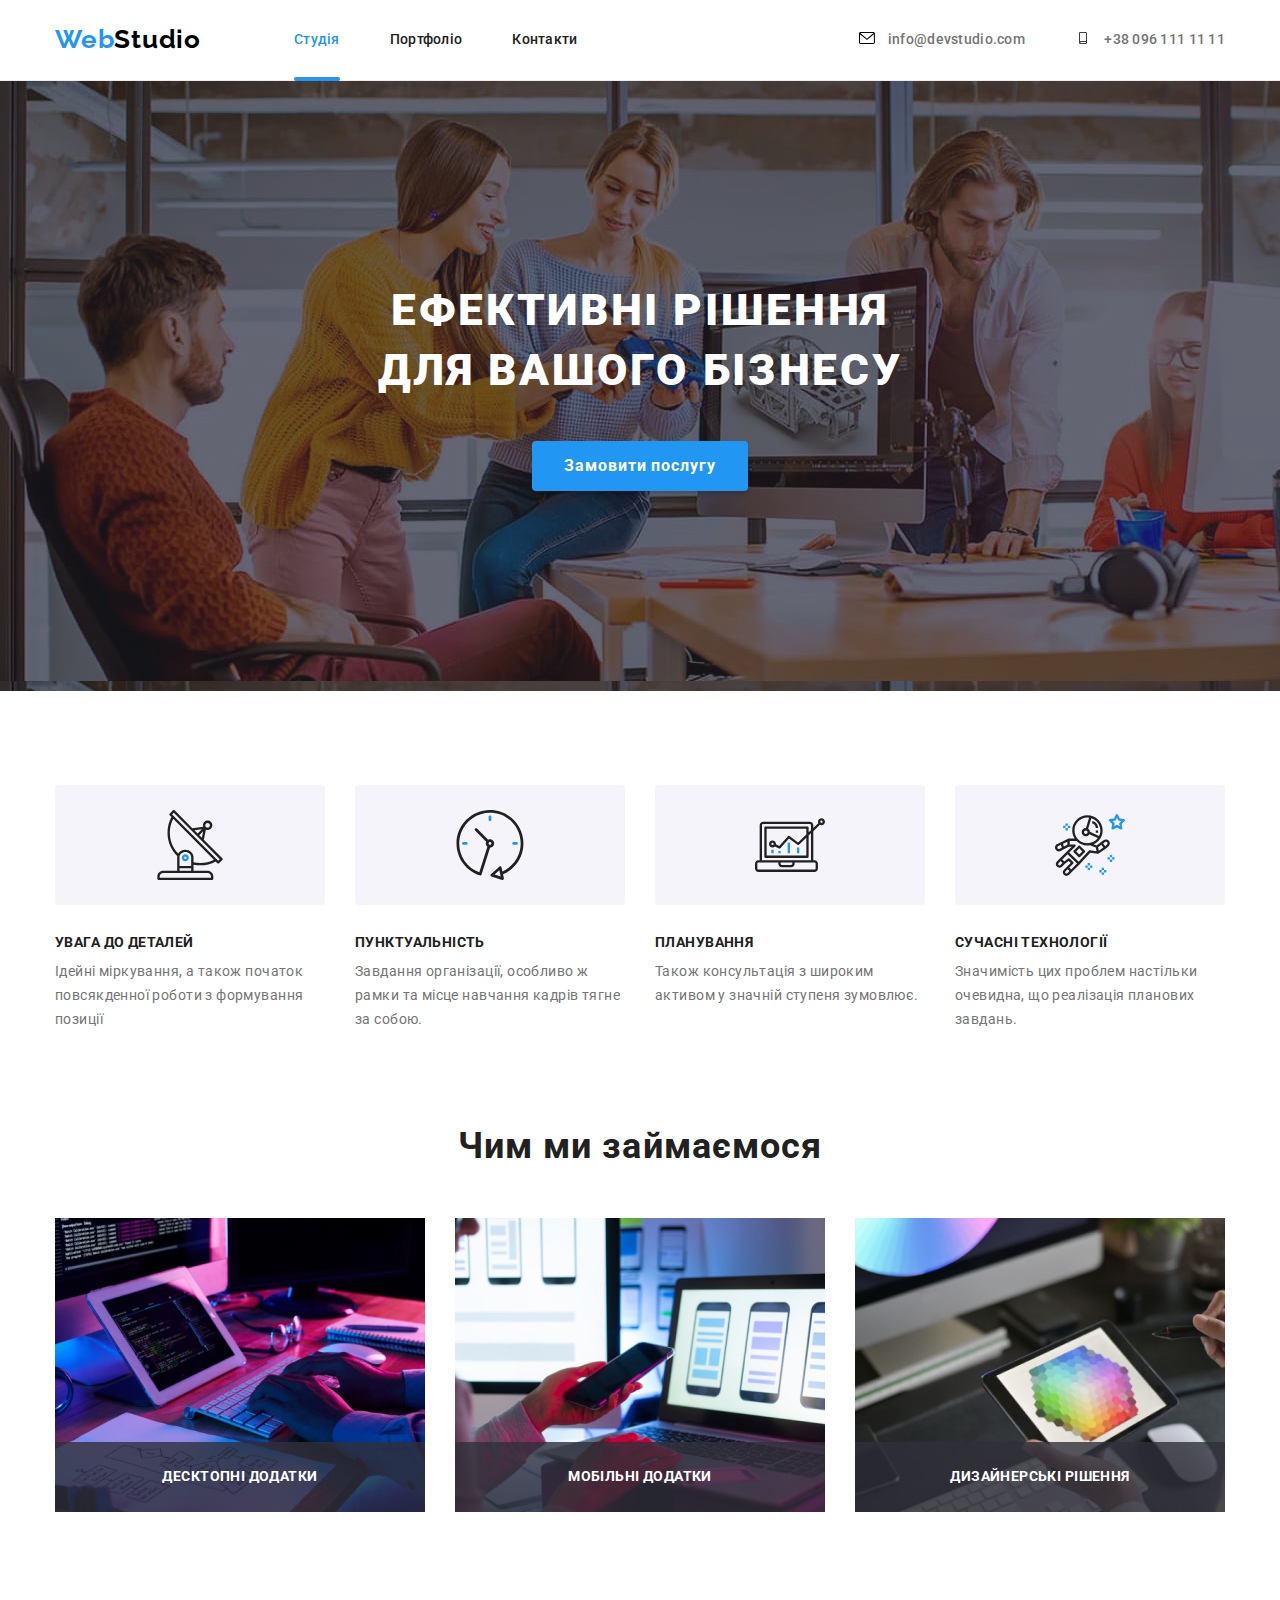
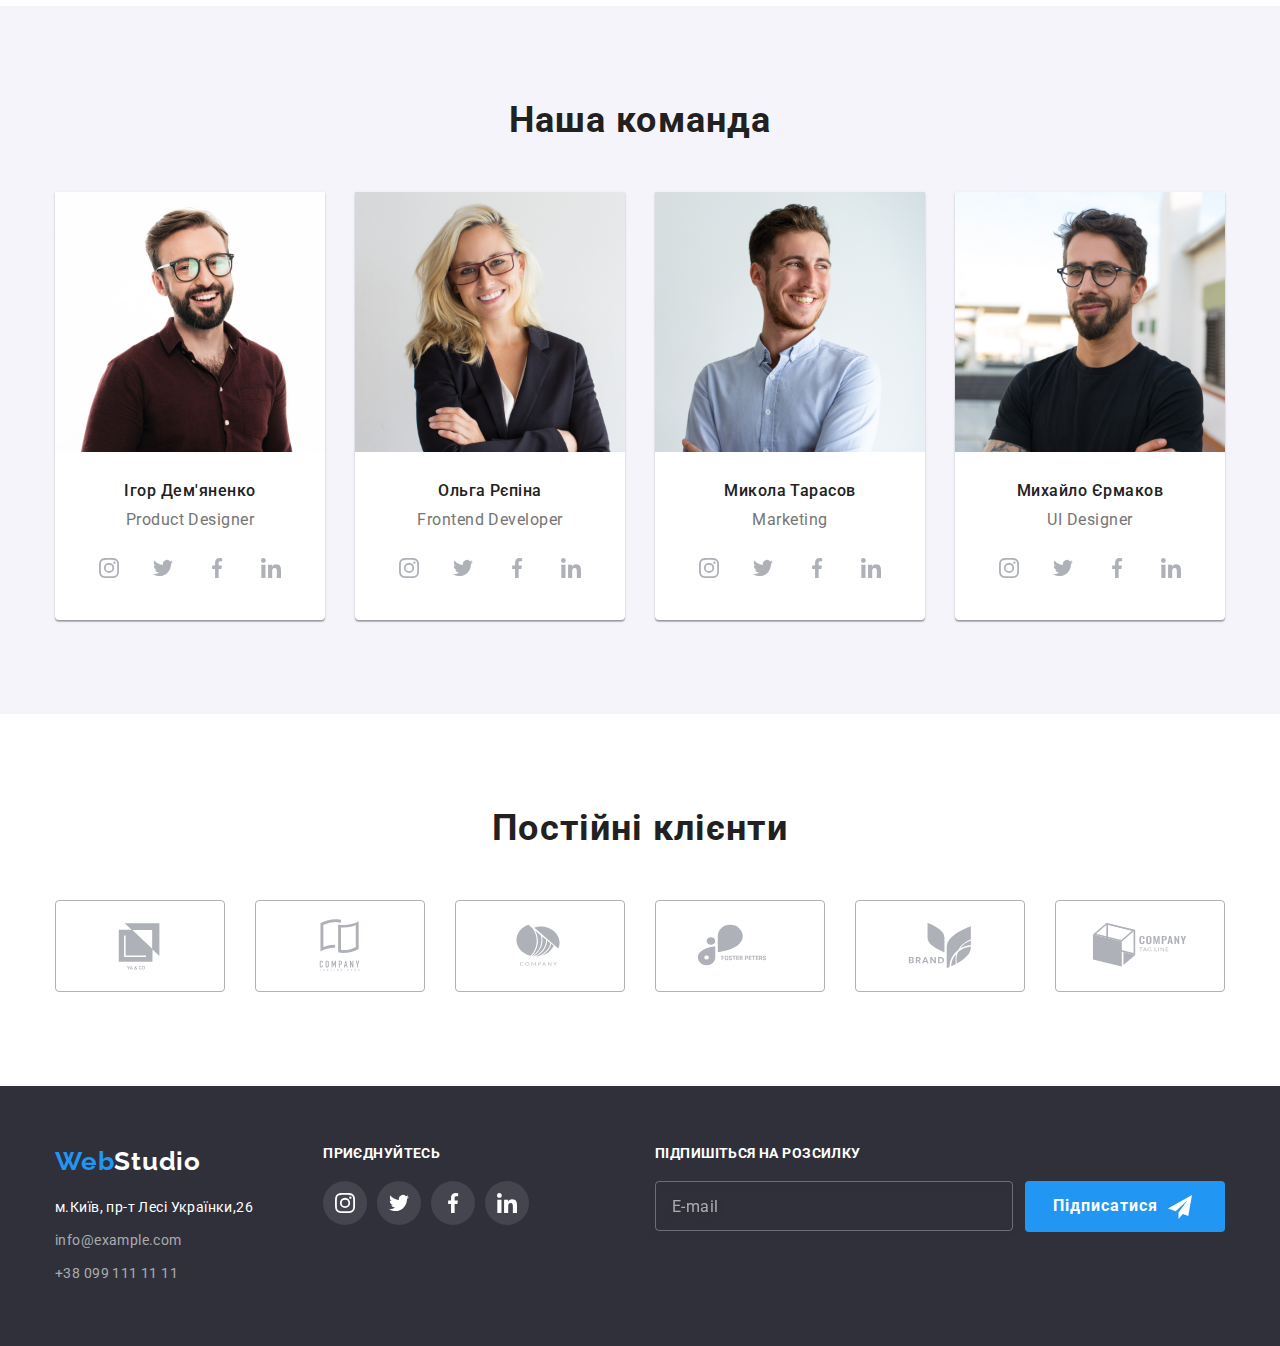
==== index.html @ e6378327 "add scss" ====
<!DOCTYPE html>
<html lang="uk">
  <head>
    <meta charset="UTF-8" />
    <meta http-equiv="X-UA-Compatible" content="IE=edge" />
    <meta name="viewport" content="width=device-width, initial-scale=1.0" />
    <link
      rel="stylesheet"
      href="https://cdnjs.cloudflare.com/ajax/libs/modern-normalize/1.0.0/modern-normalize.min.css"
    />
    <link rel="preconnect" href="https://fonts.googleapis.com" />
    <link rel="preconnect" href="https://fonts.gstatic.com" crossorigin />
    <link
      href="https://fonts.googleapis.com/css2?family=Raleway:wght@700&family=Roboto:wght@400;500;700;900&display=swap"
      rel="stylesheet"
    />
    <link rel="stylesheet" href="./css/style.css" />
    <link rel="stylesheet" href="./css/main.min.css" />
    <title>Студія</title>
  </head>

  <body>
    <header class="page-header">
      <div class="container header-flex">
        <a href="./index.html" class="site-logo"
          ><span class="web-logo-part">Web</span>Studio</a
        >
        <nav class="header-nav">
          <ul class="site-nav-list">
            <li class="item">
              <a class="link current" href="./index.html">Студія</a>
            </li>
            <li class="item">
              <a class="link" href="./portfolio.html">Портфоліо</a>
            </li>
            <li class="item">
              <a class="link" href="">Контакти</a>
            </li>
          </ul>
        </nav>
        <ul class="contact-links">
          <li class="item">
            <a class="link" href="mailto:info@devstudio.com">
              <svg class="header-icons" width="16" height="12">
                <use href="./images/icons.svg#icon-envelope"></use>
              </svg>
              info@devstudio.com</a
            >
          </li>
          <li class="item">
            <a class="link" href="tel:+380961111111">
              <svg class="header-icons" width="16" height="12">
                <use href="./images/icons.svg#icon-smartphone"></use>
              </svg>
              +38 096 111 11 11</a
            >
          </li>
        </ul>
      </div>
    </header>

    <main>
      <section class="hero">
        <div class="container">
          <h1 class="hero-title">Ефективні рішення <br />для вашого бізнесу</h1>
          <button type="button" class="hero-btn" data-modal-open>
            Замовити послугу
          </button>
        </div>
      </section>

      <section class="benefits">
        <div class="container">
          <h2 hidden class="section-title"></h2>
          <ul class="benefits-list">
            <li class="benefits-item">
              <div class="icon-box">
                <svg class="benefits-icon" width="70" height="70">
                  <use href="./images/icons.svg#icon-antenna"></use>
                </svg>
              </div>
              <h3 class="title">Увага до деталей</h3>
              <p class="text">
                Ідейні міркування, а також початок повсякденної роботи з
                формування позиції
              </p>
            </li>
            <li class="benefits-item">
              <div class="icon-box">
                <svg class="benefits-icon" width="70" height="70">
                  <use href="./images/icons.svg#icon-clock"></use>
                </svg>
              </div>
              <h3 class="title">Пунктуальність</h3>
              <p class="text">
                Завдання організації, особливо ж рамки та місце навчання кадрів
                тягне за собою.
              </p>
            </li>
            <li class="benefits-item">
              <div class="icon-box">
                <svg class="benefits-icon" width="70" height="70">
                  <use href="./images/icons.svg#icon-diagram"></use>
                </svg>
              </div>
              <h3 class="title">Планування</h3>
              <p class="text">
                Також консультація з широким активом у значній ступеня зумовлює.
              </p>
            </li>
            <li class="benefits-item">
              <div class="icon-box">
                <svg class="benefits-icon" width="70" height="70">
                  <use href="./images/icons.svg#icon-astronaut"></use>
                </svg>
              </div>
              <h3 class="title">Сучасні технології</h3>
              <p class="text">
                Значимість цих проблем настільки очевидна, що реалізація
                планових завдань.
              </p>
            </li>
          </ul>
        </div>
      </section>

      <section class="services">
        <div class="container">
          <h2 class="section-title">Чим ми займаємося</h2>
          <ul class="services-list">
            <li class="img-item">
              <div class="services-thumb">
                <img
                  class="service-img"
                  src="./images/img1.jpg"
                  alt="фото"
                  width="370"
                  height="294"
                />
                <p class="services-description">Десктопні додатки</p>
              </div>
            </li>

            <li class="img-item">
              <div class="services-thumb">
                <img
                  class="service-img"
                  src="./images/img2.jpg"
                  alt="фото"
                  width="370"
                  height="294"
                />
                <p class="services-description">Мобільні додатки</p>
              </div>
            </li>
            <li class="img-item">
              <div class="services-thumb">
                <img
                  class="service-img"
                  src="./images/img3.jpg"
                  alt="фото"
                  width="370"
                  height="294"
                />
                <p class="services-description">Дизайнерські рішення</p>
              </div>
            </li>
          </ul>
        </div>
      </section>

      <section class="team">
        <div class="container">
          <h2 class="section-title">Наша команда</h2>
          <ul class="team-list">
            <li class="team-member">
              <img
                class="team-member-img"
                src="./images/img4.jpg"
                alt="Фото Ігоря"
                width="270"
                height="260"
              />
              <div class="description-container">
                <h3 class="title">Ігор Дем'яненко</h3>
                <p class="text" lang="en">Product Designer</p>
                <ul class="soc-links-list">
                  <li class="soc-links-item">
                    <a href="" class="soc-link">
                      <svg class="soc-links-icon" width="20" height="20">
                        <use href="./images/icons.svg#icon-instagram-2"></use>
                      </svg>
                    </a>
                  </li>
                  <li class="soc-links-item">
                    <a href="" class="soc-link">
                      <svg class="soc-links-icon" width="20" height="20">
                        <use href="./images/icons.svg#icon-twitter"></use>
                      </svg>
                    </a>
                  </li>
                  <li class="soc-links-item">
                    <a href="" class="soc-link">
                      <svg class="soc-links-icon" width="20" height="20">
                        <use href="./images/icons.svg#icon-facebook-1"></use>
                      </svg>
                    </a>
                  </li>
                  <li class="soc-links-item">
                    <a href="" class="soc-link">
                      <svg class="soc-links-icon" width="20" height="20">
                        <use href="./images/icons.svg#icon-linkedin-1"></use>
                      </svg>
                    </a>
                  </li>
                </ul>
              </div>
            </li>
            <li class="team-member">
              <img
                class="team-member-img"
                src="./images/img5.jpg"
                alt="Фото Ольги"
                width="270"
                height="260"
              />
              <div class="description-container">
                <h3 class="title">Ольга Рєпіна</h3>
                <p class="text" lang="en">Frontend Developer</p>
                <ul class="soc-links-list">
                  <li class="soc-links-item">
                    <a href="" class="soc-link">
                      <svg class="soc-links-icon" width="20" height="20">
                        <use href="./images/icons.svg#icon-instagram-2"></use>
                      </svg>
                    </a>
                  </li>
                  <li class="soc-links-item">
                    <a href="" class="soc-link">
                      <svg class="soc-links-icon" width="20" height="20">
                        <use href="./images/icons.svg#icon-twitter"></use>
                      </svg>
                    </a>
                  </li>
                  <li class="soc-links-item">
                    <a href="" class="soc-link">
                      <svg class="soc-links-icon" width="20" height="20">
                        <use href="./images/icons.svg#icon-facebook-1"></use>
                      </svg>
                    </a>
                  </li>
                  <li class="soc-links-item">
                    <a href="" class="soc-link">
                      <svg class="soc-links-icon" width="20" height="20">
                        <use href="./images/icons.svg#icon-linkedin-1"></use>
                      </svg>
                    </a>
                  </li>
                </ul>
              </div>
            </li>
            <li class="team-member">
              <img
                class="team-member-img"
                src="./images/img6.jpg"
                alt="Фото Миколи"
                width="270"
                height="260"
              />
              <div class="description-container">
                <h3 class="title">Микола Тарасов</h3>
                <p class="text" lang="en">Marketing</p>
                <ul class="soc-links-list">
                  <li class="soc-links-item">
                    <a href="" class="soc-link">
                      <svg class="soc-links-icon" width="20" height="20">
                        <use href="./images/icons.svg#icon-instagram-2"></use>
                      </svg>
                    </a>
                  </li>
                  <li class="soc-links-item">
                    <a href="" class="soc-link">
                      <svg class="soc-links-icon" width="20" height="20">
                        <use href="./images/icons.svg#icon-twitter"></use>
                      </svg>
                    </a>
                  </li>
                  <li class="soc-links-item">
                    <a href="" class="soc-link">
                      <svg class="soc-links-icon" width="20" height="20">
                        <use href="./images/icons.svg#icon-facebook-1"></use>
                      </svg>
                    </a>
                  </li>
                  <li class="soc-links-item">
                    <a href="" class="soc-link">
                      <svg class="soc-links-icon" width="20" height="20">
                        <use href="./images/icons.svg#icon-linkedin-1"></use>
                      </svg>
                    </a>
                  </li>
                </ul>
              </div>
            </li>
            <li class="team-member">
              <img
                class="team-member-img"
                src="./images/img7.jpg"
                alt="Фото Михайла"
                width="270"
                height="260"
              />
              <div class="description-container">
                <h3 class="title">Михайло Єрмаков</h3>
                <p class="text" lang="en">UI Designer</p>
                <ul class="soc-links-list">
                  <li class="soc-links-item">
                    <a href="" class="soc-link">
                      <svg class="soc-links-icon" width="20" height="20">
                        <use href="./images/icons.svg#icon-instagram-2"></use>
                      </svg>
                    </a>
                  </li>
                  <li class="soc-links-item">
                    <a href="" class="soc-link">
                      <svg class="soc-links-icon" width="20" height="20">
                        <use href="./images/icons.svg#icon-twitter"></use>
                      </svg>
                    </a>
                  </li>
                  <li class="soc-links-item">
                    <a href="" class="soc-link">
                      <svg class="soc-links-icon" width="20" height="20">
                        <use href="./images/icons.svg#icon-facebook-1"></use>
                      </svg>
                    </a>
                  </li>
                  <li class="soc-links-item">
                    <a href="" class="soc-link">
                      <svg class="soc-links-icon" width="20" height="20">
                        <use href="./images/icons.svg#icon-linkedin-1"></use>
                      </svg>
                    </a>
                  </li>
                </ul>
              </div>
            </li>
          </ul>
        </div>
      </section>

      <section class="clients">
        <div class="container">
          <h2 class="section-title">Постійні клієнти</h2>
          <ul class="clients-list">
            <li class="clients-list-item">
              <a href="" class="clients-link">
                <svg class="clients-icon" width="106" height="60">
                  <use href="./images/icons.svg#icon-Logo-1"></use>
                </svg>
              </a>
            </li>
            <li class="clients-list-item">
              <a href="" class="clients-link">
                <svg class="clients-icon" width="106" height="60">
                  <use href="./images/icons.svg#icon-Logo-2"></use>
                </svg>
              </a>
            </li>
            <li class="clients-list-item">
              <a href="" class="clients-link">
                <svg class="clients-icon" width="106" height="60">
                  <use href="./images/icons.svg#icon-Logo-3"></use>
                </svg>
              </a>
            </li>
            <li class="clients-list-item">
              <a href="" class="clients-link">
                <svg class="clients-icon" width="106" height="60">
                  <use href="./images/icons.svg#icon-Logo-4"></use>
                </svg>
              </a>
            </li>
            <li class="clients-list-item">
              <a href="" class="clients-link">
                <svg class="clients-icon" width="106" height="60">
                  <use href="./images/icons.svg#icon-Logo-5"></use>
                </svg>
              </a>
            </li>
            <li class="clients-list-item">
              <a href="" class="clients-link">
                <svg class="clients-icon" width="106" height="60">
                  <use href="./images/icons.svg#icon-Logo-6"></use>
                </svg>
              </a>
            </li>
          </ul>
        </div>
      </section>
    </main>

    <footer class="footer">
      <div class="container footer-container">
        <div class="contact-footer-links">
          <a href="./index.html" class="footer-logo"
            ><span class="web-logo-part">Web</span>Studio</a
          >
          <address>
            <ul class="address-list">
              <li class="address-item">
                <a
                  class="footer-address-link"
                  href="https://goo.gl/maps/e4QjuGKhDgKKB4nHA"
                  target="_blank"
                  rel="noopener norefferer nofollow"
                  >м.Київ, пр-т Лесі Українки,26</a
                >
              </li>
              <li class="address-item">
                <a class="link" href="mailto:info@example.com"
                  >info@example.com</a
                >
              </li>
              <li class="address-item">
                <a class="link" href="tel:+380991111111" target="_blank"
                  >+38 099 111 11 11</a
                >
              </li>
            </ul>
          </address>
        </div>

        <div class="footer-soc">
          <h3 class="footer-title">приєднуйтесь</h3>
          <ul class="footer-soc-list">
            <li class="footer-soc-item">
              <a
                href="https://www.instagram.com"
                class="footer-soc-link"
                target="_blank"
              >
                <svg class="footer-soc-icon" width="20" height="20">
                  <use href="./images/icons.svg#icon-instagram-2"></use>
                </svg>
              </a>
            </li>
            <li class="footer-soc-item">
              <a
                href="https://twitter.com/home?lang=uk"
                class="footer-soc-link"
                target="_blank"
              >
                <svg class="footer-soc-icon" width="20" height="20">
                  <use href="./images/icons.svg#icon-twitter"></use>
                </svg>
              </a>
            </li>
            <li class="footer-soc-item">
              <a
                href="https://www.facebook.com"
                class="footer-soc-link"
                target="_blank"
              >
                <svg class="footer-soc-icon" width="20" height="20">
                  <use href="./images/icons.svg#icon-facebook-1"></use>
                </svg>
              </a>
            </li>
            <li class="footer-soc-item">
              <a
                href="https://www.linkedin.com"
                class="footer-soc-link"
                target="_blank"
              >
                <svg class="footer-soc-icon" width="20" height="20">
                  <use href="./images/icons.svg#icon-linkedin-1"></use>
                </svg>
              </a>
            </li>
          </ul>
        </div>
        <form class="footer-newsletter">
          <h3 class="newsletter-title">Підпишіться на розсилку</h3>

          <div class="newsletter">
            <input type="email" name="footer-email" placeholder="E-mail" />
            <button type="submit" class="newsletter-btn">
              Підписатися
              <svg class="send-icon" height="24" width="24">
                <use href="./images/icons.svg#icon-send"></use>
              </svg>
            </button>
          </div>
        </form>
      </div>
    </footer>

    <div class="backdrop is-hidden" data-modal>
      <div class="modal">
        <button type="button" class="modal-close" data-modal-close>
          <svg class="close-icon" width="18" height="18">
            <use href="./images/icons.svg#icon-close-black"></use>
          </svg>
        </button>
        <p class="modal-title">Залиште свої дані, ми вам передзвонимо</p>
        <form class="modal-form">
          <div class="input-wrap">
            <label>
              <span class="input-title">Ім'я</span>
              <div class="input-icon-thumb">
                <input
                  type="text"
                  name="username"
                  class="form-input"
                  required
                />
                <svg class="modal-icon" width="18" height="18">
                  <use href="./images/icons.svg#icon-modal-username-icon"></use>
                </svg>
              </div>
            </label>
          </div>
          <div class="input-wrap">
            <label
              ><span class="input-title">Телефон</span>
              <div class="input-icon-thumb">
                <input type="tel" name="tel" class="form-input" required />
                <svg class="modal-icon" width="18" height="18">
                  <use href="./images/icons.svg#icon-modal-phone-icon"></use>
                </svg>
              </div>
            </label>
          </div>
          <div class="input-wrap">
            <label
              ><span class="input-title">Пошта</span>
              <div class="input-icon-thumb">
                <input type="email" name="mail" class="form-input" required />
                <svg class="modal-icon" width="18" height="18">
                  <use href="./images/icons.svg#icon-modal-email-icon"></use>
                </svg>
              </div>
            </label>
          </div>
          <div class="input-wrap">
            <label>
              <span class="input-title">Коментар</span>
              <textarea
                name="feedback"
                class="feedback-form"
                placeholder="Введіть текст"
              ></textarea>
            </label>
          </div>
          <div class="user-policy-field">
            <label class="check-label">
              <input
                type="checkbox"
                name="policy"
                value="true"
                class="input-check visually-hidden"
                required
              />
              <span class="checkbox-wrap">
                <svg class="policy-check" width="14" height="13">
                  <use href="./images/icons.svg#icon-check-icon"></use>
                </svg>
              </span>
               Погоджуюся з розсилкою та приймаю<a href="#" class="user-policy">
                Умови договору</a
              ></label
            >
          </div>
          <button type="submit" class="modal-send-btn">Відправити</button>
        </form>
      </div>
    </div>

    <script src="./js/modal.js"></script>
  </body>
</html>
---- css/main.min.css ----
body{font-family:"Roboto",sans-serif;color:var(--title-text-color)}h1,h2,h3{color:var(--title-main-color);margin:0}ul{list-style:none;margin:0;padding:0}img{display:block;max-width:100%;height:auto}p{margin:0}.container{width:1200px;padding-left:15px;padding-right:15px;margin-left:auto;margin-right:auto}.site-logo{padding-top:24px;padding-bottom:25px;margin-right:93px;font-family:"Raleway";font-weight:700;font-size:26px;line-height:1.19;letter-spacing:.03em;color:#000;text-decoration:none}.web-logo-part{color:var(--logo-secondary-color)}.soc-link{display:flex;width:100%;height:100%;border-radius:50%;justify-content:center;align-items:center;transition:background-color 250ms cubic-bezier(0.4, 0, 0.2, 1)}.soc-links-item{height:44px;width:44px}.soc-links-list{display:flex;justify-content:center;gap:10px}.soc-links-icon{fill:#afb1b8;transition:fill 250ms cubic-bezier(0.4, 0, 0.2, 1)}.soc-link:hover,.soc-link:focus{background-color:var(--logo-secondary-color)}.soc-link:hover .soc-links-icon,.soc-link:focus .soc-links-icon{fill:var(--background-color)}.backdrop{position:fixed;top:0;left:0;width:100%;height:100%;background:rgba(0,0,0,.2);transition:opacity 500ms linear,visibility 500ms}.backdrop.is-hidden{opacity:0;pointer-events:none;visibility:hidden}.modal-close{position:absolute;top:8px;right:8px;width:30px;height:30px;border-radius:50%;background:#fff;border:1px solid rgba(0,0,0,.1);cursor:pointer}.modal-title{font-weight:700;font-size:20px;margin-bottom:12px;line-height:1.15;text-align:center;letter-spacing:.03em;color:var(--title-main-color)}.close-icon{position:absolute;top:50%;left:50%;transform:translate(-50%, -50%);transition:fill 250ms cubic-bezier(0.4, 0, 0.2, 1)}.close-icon:hover,.close-icon:focus{fill:var(--logo-secondary-color)}.form-input{width:100%;height:40px;padding-left:42px;border:1px solid rgba(33,33,33,.2);border-radius:4px;outline:rgba(0,0,0,0);transition:borde-color 250ms cubic-bezier(0.4, 0, 0.2, 1)}.input-title{font-size:12px;line-height:1.16;letter-spacing:.01em;color:#757575;display:block;margin-bottom:4px}.input-wrap:not(:first-child){margin-top:10px}.feedback-form{width:100%;height:120px;padding:12px 16px;margin-bottom:20px;border:1px solid rgba(33,33,33,.2);border-radius:4px;resize:none;outline:rgba(0,0,0,0)}.user-policy-field{margin-bottom:30px}.check-label{font-size:14px;line-height:1.71;letter-spacing:.03em;color:var(--title-text-color);display:flex;align-items:center;cursor:pointer}.user-policy{color:var(--logo-secondary-color);margin-left:5px}.check-label .checkbox-wrap{width:16px;height:15px;display:flex;justify-content:center;align-items:center;border:1.75px solid #212121;border-radius:4px;margin-right:7px;transition:background-color 250ms linear}.policy-check{fill:rgba(0,0,0,0)}.input-check:checked+.checkbox-wrap{background-color:var(--logo-secondary-color);border:none}.input-check:focus+.checkbox-wrap{border-color:var(--logo-secondary-color)}.input-check:checked+.checkbox-wrap .policy-check{fill:var(--background-color)}.input-icon-thumb{position:relative}.modal-icon{position:absolute;top:50%;left:15px;transform:translateY(-50%);transition:fill 250ms cubic-bezier(0.4, 0, 0.2, 1)}.feedback-form::-moz-placeholder{font-size:12px;line-height:1.16;letter-spacing:.01em;color:rgba(117,117,117,.5)}.feedback-form:-ms-input-placeholder{font-size:12px;line-height:1.16;letter-spacing:.01em;color:rgba(117,117,117,.5)}.feedback-form::placeholder{font-size:12px;line-height:1.16;letter-spacing:.01em;color:rgba(117,117,117,.5)}.form-input:focus{border-color:var(--logo-secondary-color)}.form-input:focus+.modal-icon{fill:var(--logo-secondary-color)}.feedback-form:focus{border-color:var(--logo-secondary-color)}.modal-send-btn{display:flex;align-items:center;text-align:center;width:200px;height:50px;margin:0 auto;padding:10px 52px;background:#188ce8;border-radius:4px;cursor:pointer;border-color:rgba(0,0,0,0);font-weight:700;font-size:16px;line-height:1.88;letter-spacing:.06em;color:#fff;transition:transform 250ms cubic-bezier(0.4, 0, 0.2, 1),box-shadow 250ms cubic-bezier(0.4, 0, 0.2, 1)}.modal-send-btn:hover,.modal-send-btn:focus{transform:scale(1.02);box-shadow:0px 4px 4px rgba(0,0,0,.15)}.modal{position:absolute;top:50%;left:50%;transform:translate(-50%, -50%);width:528px;height:581px;padding:40px;background:#fff;box-shadow:0px 1px 3px rgba(0,0,0,.12),0px 1px 1px rgba(0,0,0,.14),0px 2px 1px rgba(0,0,0,.2);border-radius:4px}.overlay-wrapper{position:relative;overflow:hidden}.overlay-text{position:absolute;top:0;left:0;bottom:-1px;padding:63px 24px;font-size:18px;line-height:1.55;letter-spacing:.03em;color:#fff;transform:translateY(100%);background-color:rgba(33,150,243,.9);transition:transform 250ms cubic-bezier(0.4, 0, 0.2, 1),background-color 250ms cubic-bezier(0.4, 0, 0.2, 1)}.filtr-item:hover .overlay-text,.filtr-item:focus .overlay-text{transform:translateY(0)}.buttons-list{display:flex;justify-content:center}.btn-item{margin-right:8px}.buttons-list{margin-bottom:50px}.buttons-list .filtr-btn{padding:6px 22px;background:#f5f4fa;border-radius:4px;border-width:0px;font-family:"Roboto";font-style:normal;font-weight:500;font-size:16px;line-height:1.62;text-align:center;letter-spacing:.03em;color:#212121;cursor:pointer;transition:background-color 250ms cubic-bezier(0.4, 0, 0.2, 1),color 250ms cubic-bezier(0.4, 0, 0.2, 1),box-shadow 250ms cubic-bezier(0.4, 0, 0.2, 1)}.header-flex{display:flex;align-items:center}.site-nav-list{display:flex;align-items:center}.contact-links{display:flex;align-items:center}.page-header{background:var(--background-color)}.site-nav-list .link{padding-bottom:32px;padding-top:32px}.site-nav-list .item:not(:last-child){margin-right:50px}.site-nav-list .link{display:block;font-weight:500;font-size:14px;line-height:1.14;letter-spacing:.02em;color:var(--title-main-color);text-decoration:none;transition:color 250ms cubic-bezier(0.4, 0, 0.2, 1)}.site-nav-list .link:hover,.site-nav-list .link:focus{color:var(--logo-secondary-color)}.site-nav-list .link.current{color:var(--logo-secondary-color)}.header-nav .link{position:relative}.current::after{position:absolute;bottom:-1px;left:0;content:"";display:block;background:var(--logo-secondary-color);border-radius:2px;width:100%;height:4px}.contact-links .link{display:block;font-weight:500;font-size:14px;line-height:1.14;letter-spacing:.02em;color:var(--title-text-color);text-decoration:none;padding-bottom:32px;padding-top:32px}.contact-links{margin-left:auto}.header-icons{margin-right:10px;transition:fill 250ms cubic-bezier(0.4, 0, 0.2, 1)}.contact-links .item:not(:last-child){margin-right:50px}.link:hover .header-icons,.link:focus .header-icons{fill:var(--logo-secondary-color)}.link:hover,.link:focus{color:var(--logo-secondary-color)}.link{position:relative;transition:color 250ms cubic-bezier(0.4, 0, 0.2, 1)}.hero{background:#2f303a;background-image:linear-gradient(rgba(47, 48, 58, 0.4), rgba(47, 48, 58, 0.4)),url(../images/Img.jpg);margin:1600px;margin:0 auto;text-align:center;padding-bottom:200px;padding-top:200px}.hero-title{font-weight:900;font-size:44px;line-height:1.36;text-align:center;letter-spacing:.06em;text-transform:uppercase;color:var(--background-color);margin-bottom:40px}.hero-btn{font-weight:700;font-size:16px;font-family:inherit;line-height:1.87;align-items:center;text-align:center;letter-spacing:.06em;cursor:pointer;color:var(--background-color);background:var(--logo-secondary-color);box-shadow:0px 4px 4px rgba(0,0,0,.15);border-radius:4px;padding:10px 32px 10px 32px;min-width:200px;border:none;transition:transform 250ms cubic-bezier(0.4, 0, 0.2, 1)}.hero-btn:hover,.hero-btn:focus{transform:scale(1.2)}main{background:var(--background-color)}.benefits{padding-top:94px;padding-bottom:94px}.benefits-list{display:flex}.benefits-item:not(:last-child){margin-right:30px}.benefits-item{max-width:270px}.benefits-list .title{font-weight:700;font-size:14px;line-height:1.14;letter-spacing:.03em;text-transform:uppercase;margin-bottom:10px}.benefits-list .text{font-size:14px;line-height:1.71;letter-spacing:.03em;color:var(--title-text-color)}.icon-box{display:flex;justify-content:center;align-items:center;height:120px;background:#f5f4fa;border-radius:4px;margin-bottom:30px}.services{padding-bottom:94px}.section-title{font-weight:700;font-size:36px;line-height:1.16;text-align:center;letter-spacing:.03em;color:var(--title-main-color);margin-bottom:50px}.services-list{display:flex}.img-item:not(:last-child){margin-right:30px}.services-thumb{position:relative}.services-description{position:absolute;font-weight:700;font-size:14px;line-height:1.14;text-align:center;letter-spacing:.03em;text-transform:uppercase;color:#fff;background:rgba(47,48,58,.8);width:100%;padding:27px;bottom:0}.team{background:#f5f4fa;padding-top:94px;padding-bottom:94px}.team-list{display:flex}.team-list .team-member{background:var(--background-color);box-shadow:0px 1px 3px rgba(0,0,0,.12),0px 1px 1px rgba(0,0,0,.14),0px 2px 1px rgba(0,0,0,.2);border-radius:0px 0px 4px 4px;width:270px;height:428px}.team-list .team-member:not(:last-child){margin-right:30px}.team-list .title{font-weight:500;font-size:16px;line-height:1.18;text-align:center;letter-spacing:.03em;color:var(--title-main-color);margin-bottom:10px}.team-list .text{font-size:16px;line-height:1.18;text-align:center;letter-spacing:.03em;color:var(--title-text-color);margin-bottom:16px}.description-container{padding-top:30px;padding-bottom:30px}.clients{padding:94px 0}.clients-list{display:flex;justify-content:center;gap:30px}.clients-list-item{width:170px;height:92px}.clients-link{display:flex;justify-content:center;align-items:center;height:100%;width:100%;border:1px solid #afb1b8;border-radius:4px;transition:border-color 250ms cubic-bezier(0.4, 0, 0.2, 1)}.clients-icon{fill:#afb1b8;transition:fill 250ms cubic-bezier(0.4, 0, 0.2, 1)}.clients-link:hover .clients-icon,.clients-link:focus .clients-icon{fill:var(--logo-secondary-color)}.clients-link:hover,.clients-link:focus{border-color:var(--logo-secondary-color)}.footer{background:#2f303a;padding-top:60px;padding-bottom:60px}.footer-logo{font-family:"Raleway",sans-serif;font-weight:700;font-size:26px;line-height:1.19;letter-spacing:.03em;color:var(--background-color);text-decoration:none;margin-bottom:20px;display:inline-block}.web-logo-part{color:var(--logo-secondary-color)}.address-list .address-item:not(:last-child){margin-bottom:9px}.address-list .footer-address-link{font-size:14px;line-height:1.71;letter-spacing:.03em;color:var(--background-color);text-decoration:none;font-style:normal;transition:color 250ms cubic-bezier(0.4, 0, 0.2, 1)}.address-list .footer-address-link:hover,.address-list .footer-address-link:focus{color:var(--logo-secondary-color)}.address-list .link{font-size:14px;line-height:1.71;letter-spacing:.03em;color:rgba(255,255,255,.6);text-decoration:none;font-style:normal;transition:color 250ms cubic-bezier(0.4, 0, 0.2, 1)}.address-list .link:hover,.address-list .link:focus{color:var(--logo-secondary-color)}.footer-title{font-weight:700;margin-bottom:20px;font-size:14px;line-height:1.14;letter-spacing:.03em;text-transform:uppercase;color:var(--background-color)}.footer-soc{margin-left:70px;align-items:baseline}.footer-soc-list{display:flex;justify-content:center;align-items:center;gap:10px}.footer-soc-icon{fill:var(--background-color)}.footer-soc-link{display:flex;align-items:center;justify-content:center;width:44px;height:44px;border-radius:50%;background:rgba(255,255,255,.1);transition:background-color 250ms cubic-bezier(0.4, 0, 0.2, 1)}.footer-soc-link:hover,.footer-soc-link:focus{background-color:var(--logo-secondary-color)}.footer-container{display:flex}.footer-newsletter{margin-left:auto}.newsletter-title{margin-bottom:20px;font-weight:700;font-size:14px;line-height:1.14;letter-spacing:.03em;text-transform:uppercase;color:#fff}.newsletter{display:flex}.newsletter input{width:358px;height:50px;padding-left:16px;border:1px solid rgba(255,255,255,.3);filter:drop-shadow(0px 4px 4px rgba(0, 0, 0, 0.15));border-radius:4px;background-color:rgba(0,0,0,0);transition:border-color 250ms cubic-bezier(0.4, 0, 0.2, 1);outline:none;color:#fff}.newsletter input::-moz-placeholder{font-size:16px;line-height:20px;letter-spacing:.03em;color:rgba(255,255,255,.6)}.newsletter input:-ms-input-placeholder{font-size:16px;line-height:20px;letter-spacing:.03em;color:rgba(255,255,255,.6)}.newsletter input::placeholder{font-size:16px;line-height:20px;letter-spacing:.03em;color:rgba(255,255,255,.6)}.newsletter input:focus{border-color:var(--logo-secondary-color)}.newsletter-btn{display:flex;align-items:center;text-align:center;width:200px;padding:10px 28px;margin-left:12px;font-weight:700;font-size:16px;line-height:1.88;letter-spacing:.06em;color:#fff;background:var(--logo-secondary-color);border-radius:4px;outline:none;border:none;transition:transform 250ms cubic-bezier(0.4, 0, 0.2, 1),box-shadow 250ms cubic-bezier(0.4, 0, 0.2, 1)}.newsletter-btn:hover,.newsletter-btn:focus{transform:scale(1.02)}.send-icon{fill:#fff;margin-left:10px}.page-header{border-bottom:1px solid #ececec}.portfolio-main{background:var(--background-color);padding:94px 0}.filtr-items-list .filtr-item:hover,.filtr-items-list .filtr-item:focus{box-shadow:0px 1px 1px rgba(0,0,0,.12),0px 4px 4px rgba(0,0,0,.06),1px 4px 6px rgba(0,0,0,.16)}.buttons-list .filtr-btn:hover,.buttons-list .filtr-btn:focus{background-color:var(--logo-secondary-color);color:var(--background-color);box-shadow:0px 3px 1px rgba(0,0,0,.1),0px 1px 2px rgba(0,0,0,.08),0px 2px 2px rgba(0,0,0,.12)}.filtr-items-list{display:flex;flex-wrap:wrap}.filtr-items-list .item-description-title{font-weight:700;font-size:18px;line-height:2;letter-spacing:.06em;color:var(--title-main-color)}.filtr-items-list .item-description-text{font-size:16px;line-height:1.87;letter-spacing:.03em;color:var(--title-text-color)}.filtr-items-list .filtr-item{background:var(--background-color);width:370px;margin-right:30px;margin-bottom:30px;transition:box-shadow 250ms cubic-bezier(0.4, 0, 0.2, 1)}.filtr-items-list .filtr-item:nth-child(3n){margin-right:0px}.filtr-items-list .filtr-item:nth-last-child(-n+3){margin-bottom:0}.item-description-box{padding:20px 24px;border:1px solid #eee}:root{--title-main-color:#212121;--logo-secondary-color:#2196F3;--title-text-color:#757575;--background-color:#FFFFFF}.visually-hidden{position:absolute;white-space:nowrap;width:1px;height:1px;overflow:hidden;border:0;padding:0;clip:rect(0 0 0 0);-webkit-clip-path:inset(50%);clip-path:inset(50%);margin:-1px}/*# sourceMappingURL=main.min.css.map */
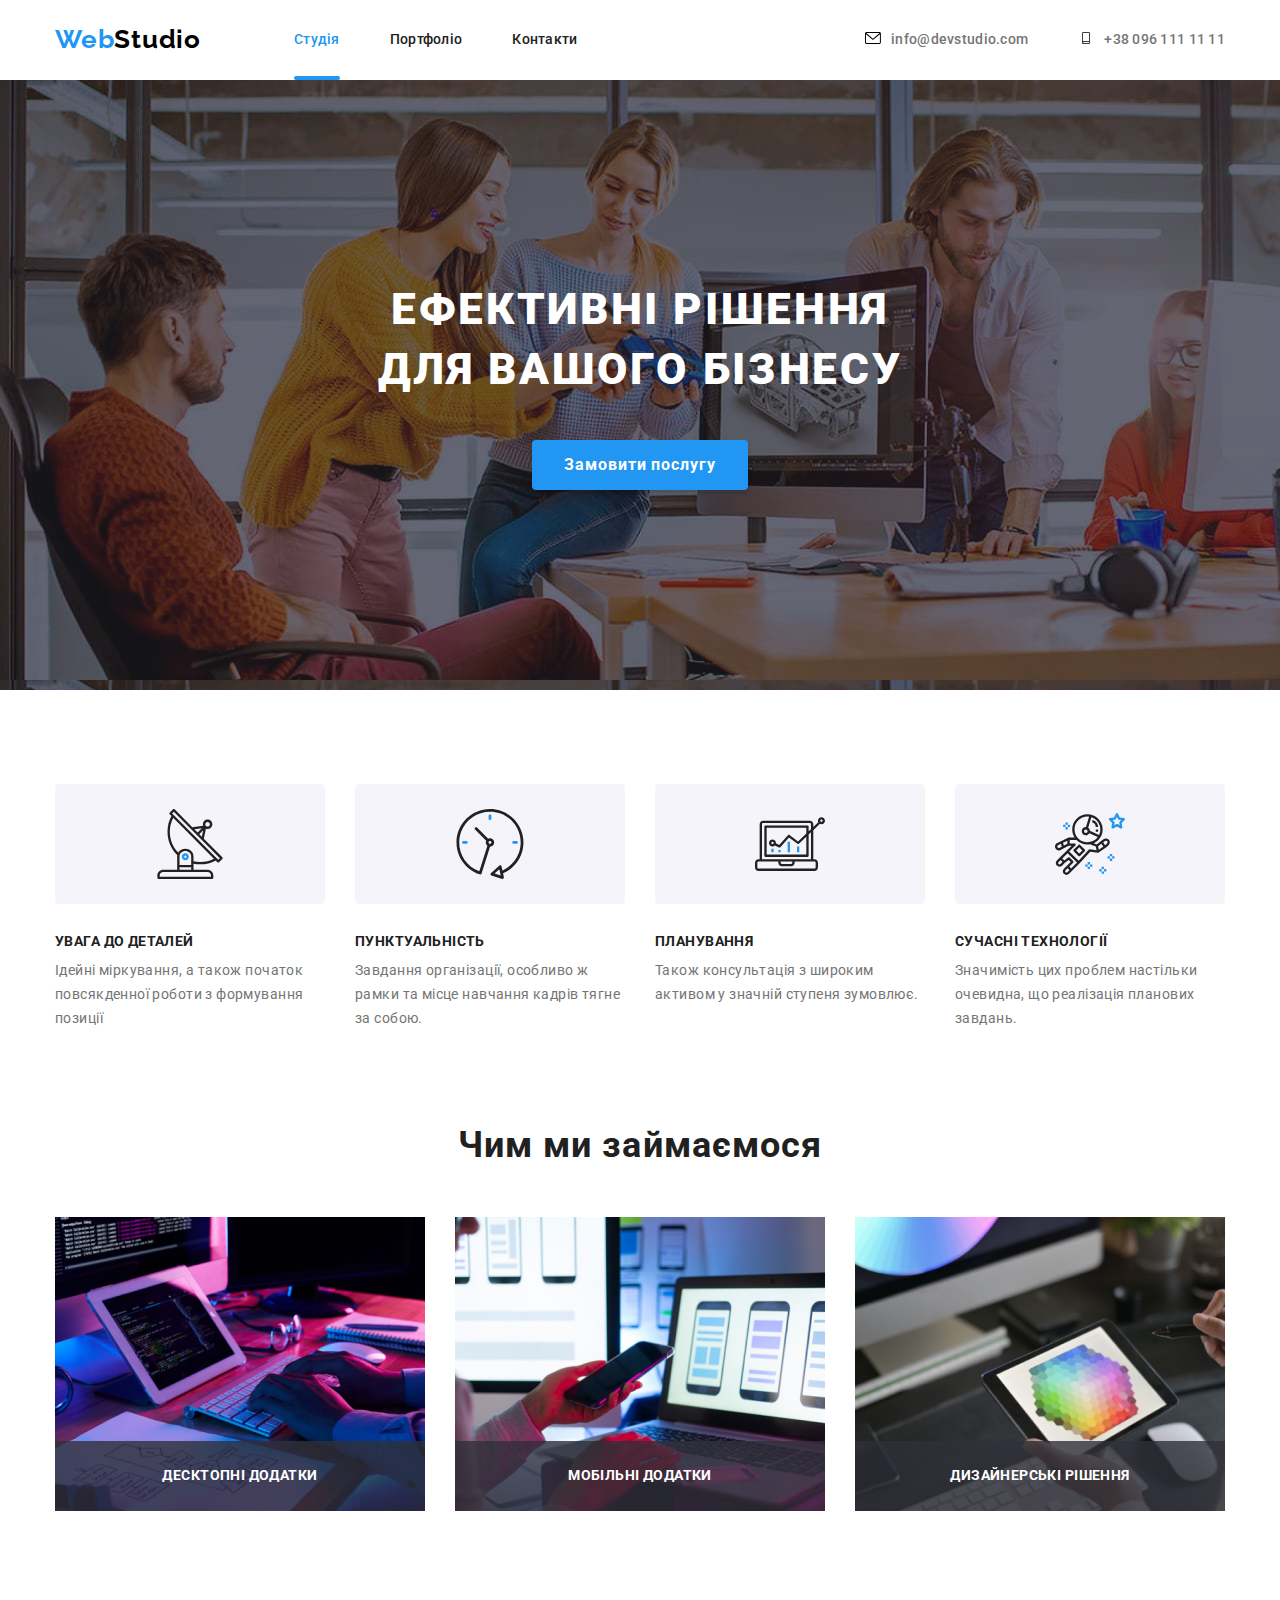
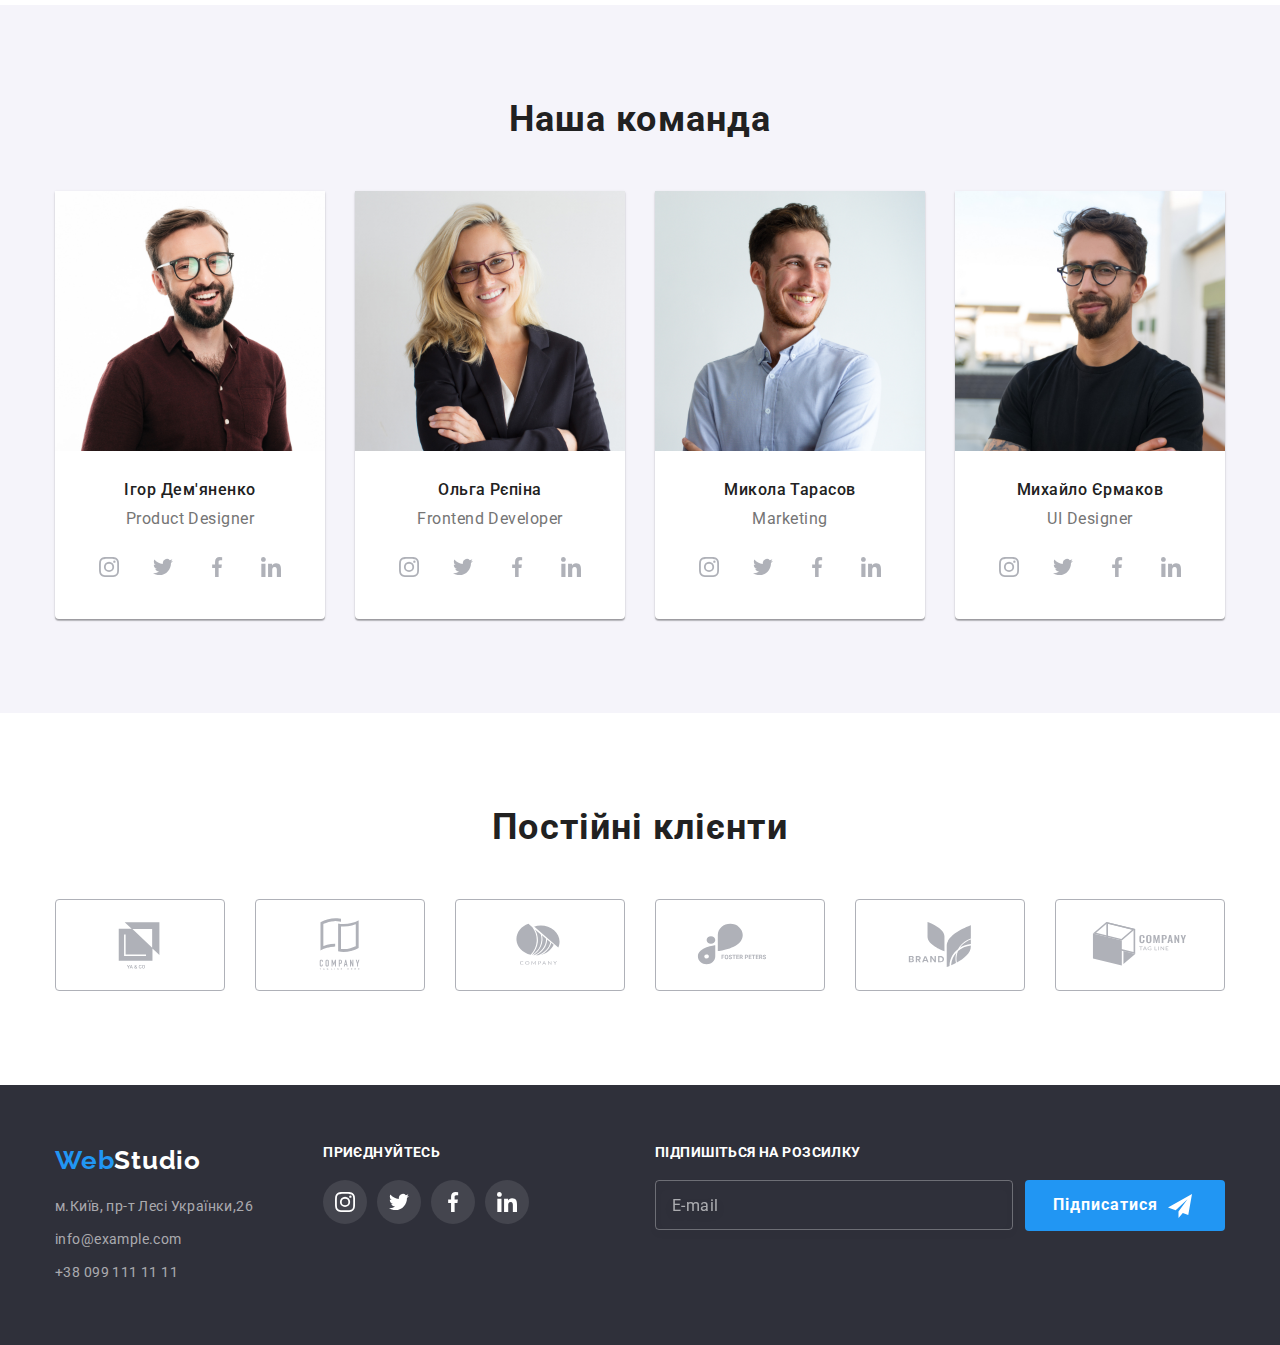
==== commit c45695d3: "finished hw7 with changed name of classes(BEM) and fully on SCSS" ====
--- a/index.html
+++ b/index.html
@@ -14,46 +14,42 @@
       href="https://fonts.googleapis.com/css2?family=Raleway:wght@700&family=Roboto:wght@400;500;700;900&display=swap"
       rel="stylesheet"
     />
-    <link rel="stylesheet" href="./css/style.css" />
+    <!-- <link rel="stylesheet" href="./css/style.css" /> -->
     <link rel="stylesheet" href="./css/main.min.css" />
     <title>Студія</title>
   </head>
 
   <body>
-    <header class="page-header">
-      <div class="container header-flex">
-        <a href="./index.html" class="site-logo"
-          ><span class="web-logo-part">Web</span>Studio</a
+    <header class="header header__border">
+      <div class="container header__container">
+        <a href="./index.html" class="logo"
+          ><span class="logo__web-part">Web</span>Studio</a
         >
-        <nav class="header-nav">
-          <ul class="site-nav-list">
-            <li class="item">
-              <a class="link current" href="./index.html">Студія</a>
-            </li>
-            <li class="item">
-              <a class="link" href="./portfolio.html">Портфоліо</a>
-            </li>
-            <li class="item">
-              <a class="link" href="">Контакти</a>
+        <nav class="navigation">
+          <ul class="navigation__list">
+            <li class="navigation__item">
+              <a class="navigation__link current" href="./index.html">Студія</a>
+            </li>
+            <li class="navigation__item">
+              <a class="navigation__link" href="./portfolio.html">Портфоліо</a>
+            </li>
+            <li class="navigation__item">
+              <a class="navigation__link" href="">Контакти</a>
             </li>
           </ul>
         </nav>
-        <ul class="contact-links">
-          <li class="item">
-            <a class="link" href="mailto:info@devstudio.com">
-              <svg class="header-icons" width="16" height="12">
+        <ul class="contact">
+          <li class="contact__item">
+            <a class="contact__link link" href="mailto:info@devstudio.com">
+              <svg class="contact__icon" width="16" height="12">
                 <use href="./images/icons.svg#icon-envelope"></use>
-              </svg>
-              info@devstudio.com</a
-            >
+              </svg>info@devstudio.com</a>
           </li>
-          <li class="item">
-            <a class="link" href="tel:+380961111111">
-              <svg class="header-icons" width="16" height="12">
+          <li class="contact__item">
+            <a class="contact__link" href="tel:+380961111111">
+              <svg class="contact__icon" width="16" height="12">
                 <use href="./images/icons.svg#icon-smartphone"></use>
-              </svg>
-              +38 096 111 11 11</a
-            >
+              </svg>+38 096 111 11 11</a>
           </li>
         </ul>
       </div>
@@ -62,8 +58,8 @@
     <main>
       <section class="hero">
         <div class="container">
-          <h1 class="hero-title">Ефективні рішення <br />для вашого бізнесу</h1>
-          <button type="button" class="hero-btn" data-modal-open>
+          <h1 class="hero__title">Ефективні рішення <br />для вашого бізнесу</h1>
+          <button type="button" class="hero__btn" data-modal-open>
             Замовити послугу
           </button>
         </div>
@@ -71,51 +67,51 @@
 
       <section class="benefits">
         <div class="container">
-          <h2 hidden class="section-title"></h2>
-          <ul class="benefits-list">
-            <li class="benefits-item">
-              <div class="icon-box">
-                <svg class="benefits-icon" width="70" height="70">
+          <h2 hidden class="benefits__title"></h2>
+          <ul class="benefits__list">
+            <li class="benefits__item">
+              <div class="benefits__icon-box">
+                <svg class="benefits__icon" width="70" height="70">
                   <use href="./images/icons.svg#icon-antenna"></use>
                 </svg>
               </div>
-              <h3 class="title">Увага до деталей</h3>
-              <p class="text">
+              <h3 class="benefits__title">Увага до деталей</h3>
+              <p class="benefits__text">
                 Ідейні міркування, а також початок повсякденної роботи з
                 формування позиції
               </p>
             </li>
-            <li class="benefits-item">
-              <div class="icon-box">
-                <svg class="benefits-icon" width="70" height="70">
+            <li class="benefits__item">
+              <div class="benefits__icon-box">
+                <svg class="benefits__icon" width="70" height="70">
                   <use href="./images/icons.svg#icon-clock"></use>
                 </svg>
               </div>
-              <h3 class="title">Пунктуальність</h3>
-              <p class="text">
+              <h3 class="benefits__title">Пунктуальність</h3>
+              <p class="benefits__text">
                 Завдання організації, особливо ж рамки та місце навчання кадрів
                 тягне за собою.
               </p>
             </li>
-            <li class="benefits-item">
-              <div class="icon-box">
-                <svg class="benefits-icon" width="70" height="70">
+            <li class="benefits__item">
+              <div class="benefits__icon-box">
+                <svg class="benefits__icon" width="70" height="70">
                   <use href="./images/icons.svg#icon-diagram"></use>
                 </svg>
               </div>
-              <h3 class="title">Планування</h3>
-              <p class="text">
+              <h3 class="benefits__title">Планування</h3>
+              <p class="benefits__text">
                 Також консультація з широким активом у значній ступеня зумовлює.
               </p>
             </li>
-            <li class="benefits-item">
-              <div class="icon-box">
-                <svg class="benefits-icon" width="70" height="70">
+            <li class="benefits__item">
+              <div class="benefits__icon-box">
+                <svg class="benefits__icon" width="70" height="70">
                   <use href="./images/icons.svg#icon-astronaut"></use>
                 </svg>
               </div>
-              <h3 class="title">Сучасні технології</h3>
-              <p class="text">
+              <h3 class="benefits__title">Сучасні технології</h3>
+              <p class="benefits__text">
                 Значимість цих проблем настільки очевидна, що реалізація
                 планових завдань.
               </p>
@@ -126,43 +122,43 @@
 
       <section class="services">
         <div class="container">
-          <h2 class="section-title">Чим ми займаємося</h2>
-          <ul class="services-list">
-            <li class="img-item">
-              <div class="services-thumb">
+          <h2 class="services__title">Чим ми займаємося</h2>
+          <ul class="services__list">
+            <li class="services__item">
+              <div class="services__thumb">
                 <img
-                  class="service-img"
+                  class="services__img"
                   src="./images/img1.jpg"
                   alt="фото"
                   width="370"
                   height="294"
                 />
-                <p class="services-description">Десктопні додатки</p>
-              </div>
-            </li>
-
-            <li class="img-item">
-              <div class="services-thumb">
+                <p class="services__description">Десктопні додатки</p>
+              </div>
+            </li>
+
+            <li class="services__item">
+              <div class="services__thumb">
                 <img
-                  class="service-img"
+                  class="services__img"
                   src="./images/img2.jpg"
                   alt="фото"
                   width="370"
                   height="294"
                 />
-                <p class="services-description">Мобільні додатки</p>
-              </div>
-            </li>
-            <li class="img-item">
-              <div class="services-thumb">
+                <p class="services__description">Мобільні додатки</p>
+              </div>
+            </li>
+            <li class="services__item">
+              <div class="services__thumb">
                 <img
-                  class="service-img"
+                  class="services__img"
                   src="./images/img3.jpg"
                   alt="фото"
                   width="370"
                   height="294"
                 />
-                <p class="services-description">Дизайнерські рішення</p>
+                <p class="services__description">Дизайнерські рішення</p>
               </div>
             </li>
           </ul>
@@ -171,44 +167,44 @@
 
       <section class="team">
         <div class="container">
-          <h2 class="section-title">Наша команда</h2>
-          <ul class="team-list">
-            <li class="team-member">
+          <h2 class="team__main-title ">Наша команда</h2>
+          <ul class="team__list">
+            <li class="team__member">
               <img
-                class="team-member-img"
+                class="team__member-img"
                 src="./images/img4.jpg"
                 alt="Фото Ігоря"
                 width="270"
                 height="260"
               />
-              <div class="description-container">
-                <h3 class="title">Ігор Дем'яненко</h3>
-                <p class="text" lang="en">Product Designer</p>
-                <ul class="soc-links-list">
-                  <li class="soc-links-item">
-                    <a href="" class="soc-link">
-                      <svg class="soc-links-icon" width="20" height="20">
+              <div class="team__description">
+                <h3 class="team__title">Ігор Дем'яненко</h3>
+                <p class="team__text" lang="en">Product Designer</p>
+                <ul class="team__soc-list">
+                  <li class="team__soc-item">
+                    <a href="" class="team__soc-link">
+                      <svg class="team__soc-icon" width="20" height="20">
                         <use href="./images/icons.svg#icon-instagram-2"></use>
                       </svg>
                     </a>
                   </li>
-                  <li class="soc-links-item">
-                    <a href="" class="soc-link">
-                      <svg class="soc-links-icon" width="20" height="20">
+                  <li class="team__soc-item">
+                    <a href="" class="team__soc-link">
+                      <svg class="team__soc-icon" width="20" height="20">
                         <use href="./images/icons.svg#icon-twitter"></use>
                       </svg>
                     </a>
                   </li>
-                  <li class="soc-links-item">
-                    <a href="" class="soc-link">
-                      <svg class="soc-links-icon" width="20" height="20">
+                  <li class="team__soc-item">
+                    <a href="" class="team__soc-link">
+                      <svg class="team__soc-icon" width="20" height="20">
                         <use href="./images/icons.svg#icon-facebook-1"></use>
                       </svg>
                     </a>
                   </li>
-                  <li class="soc-links-item">
-                    <a href="" class="soc-link">
-                      <svg class="soc-links-icon" width="20" height="20">
+                  <li class="team__soc-item">
+                    <a href="" class="team__soc-link">
+                      <svg class="team__soc-icon" width="20" height="20">
                         <use href="./images/icons.svg#icon-linkedin-1"></use>
                       </svg>
                     </a>
@@ -216,42 +212,42 @@
                 </ul>
               </div>
             </li>
-            <li class="team-member">
+            <li class="team__member">
               <img
-                class="team-member-img"
+                class="team__member-img"
                 src="./images/img5.jpg"
                 alt="Фото Ольги"
                 width="270"
                 height="260"
               />
-              <div class="description-container">
-                <h3 class="title">Ольга Рєпіна</h3>
-                <p class="text" lang="en">Frontend Developer</p>
-                <ul class="soc-links-list">
-                  <li class="soc-links-item">
-                    <a href="" class="soc-link">
-                      <svg class="soc-links-icon" width="20" height="20">
+              <div class="team__description">
+                <h3 class="team__title">Ольга Рєпіна</h3>
+                <p class="team__text" lang="en">Frontend Developer</p>
+                <ul class="team__soc-list">
+                  <li class="team__soc-item">
+                    <a href="" class="team__soc-link">
+                      <svg class="team__soc-icon" width="20" height="20">
                         <use href="./images/icons.svg#icon-instagram-2"></use>
                       </svg>
                     </a>
                   </li>
-                  <li class="soc-links-item">
-                    <a href="" class="soc-link">
-                      <svg class="soc-links-icon" width="20" height="20">
+                  <li class="team__soc-item">
+                    <a href="" class="team__soc-link">
+                      <svg class="team__soc-icon" width="20" height="20">
                         <use href="./images/icons.svg#icon-twitter"></use>
                       </svg>
                     </a>
                   </li>
-                  <li class="soc-links-item">
-                    <a href="" class="soc-link">
-                      <svg class="soc-links-icon" width="20" height="20">
+                  <li class="team__soc-item">
+                    <a href="" class="team__soc-link">
+                      <svg class="team__soc-icon" width="20" height="20">
                         <use href="./images/icons.svg#icon-facebook-1"></use>
                       </svg>
                     </a>
                   </li>
-                  <li class="soc-links-item">
-                    <a href="" class="soc-link">
-                      <svg class="soc-links-icon" width="20" height="20">
+                  <li class="team__soc-item">
+                    <a href="" class="team__soc-link">
+                      <svg class="team__soc-icon" width="20" height="20">
                         <use href="./images/icons.svg#icon-linkedin-1"></use>
                       </svg>
                     </a>
@@ -259,42 +255,42 @@
                 </ul>
               </div>
             </li>
-            <li class="team-member">
+            <li class="team__member">
               <img
-                class="team-member-img"
+                class="team__member-img"
                 src="./images/img6.jpg"
                 alt="Фото Миколи"
                 width="270"
                 height="260"
               />
-              <div class="description-container">
-                <h3 class="title">Микола Тарасов</h3>
-                <p class="text" lang="en">Marketing</p>
-                <ul class="soc-links-list">
-                  <li class="soc-links-item">
-                    <a href="" class="soc-link">
-                      <svg class="soc-links-icon" width="20" height="20">
+              <div class="team__description">
+                <h3 class="team__title">Микола Тарасов</h3>
+                <p class="team__text" lang="en">Marketing</p>
+                <ul class="team__soc-list">
+                  <li class="team__soc-item">
+                    <a href="" class="team__soc-link">
+                      <svg class="team__soc-icon" width="20" height="20">
                         <use href="./images/icons.svg#icon-instagram-2"></use>
                       </svg>
                     </a>
                   </li>
-                  <li class="soc-links-item">
-                    <a href="" class="soc-link">
-                      <svg class="soc-links-icon" width="20" height="20">
+                  <li class="team__soc-item">
+                    <a href="" class="team__soc-link">
+                      <svg class="team__soc-icon" width="20" height="20">
                         <use href="./images/icons.svg#icon-twitter"></use>
                       </svg>
                     </a>
                   </li>
-                  <li class="soc-links-item">
-                    <a href="" class="soc-link">
-                      <svg class="soc-links-icon" width="20" height="20">
+                  <li class="team__soc-item">
+                    <a href="" class="team__soc-link">
+                      <svg class="team__soc-icon" width="20" height="20">
                         <use href="./images/icons.svg#icon-facebook-1"></use>
                       </svg>
                     </a>
                   </li>
-                  <li class="soc-links-item">
-                    <a href="" class="soc-link">
-                      <svg class="soc-links-icon" width="20" height="20">
+                  <li class="team__soc-item">
+                    <a href="" class="team__soc-link">
+                      <svg class="team__soc-icon" width="20" height="20">
                         <use href="./images/icons.svg#icon-linkedin-1"></use>
                       </svg>
                     </a>
@@ -302,42 +298,42 @@
                 </ul>
               </div>
             </li>
-            <li class="team-member">
+            <li class="team__member">
               <img
-                class="team-member-img"
+                class="team__member-img"
                 src="./images/img7.jpg"
                 alt="Фото Михайла"
                 width="270"
                 height="260"
               />
-              <div class="description-container">
-                <h3 class="title">Михайло Єрмаков</h3>
-                <p class="text" lang="en">UI Designer</p>
-                <ul class="soc-links-list">
-                  <li class="soc-links-item">
-                    <a href="" class="soc-link">
-                      <svg class="soc-links-icon" width="20" height="20">
+              <div class="team__description">
+                <h3 class="team__title">Михайло Єрмаков</h3>
+                <p class="team__text" lang="en">UI Designer</p>
+                <ul class="team__soc-list">
+                  <li class="team__soc-item">
+                    <a href="" class="team__soc-link">
+                      <svg class="team__soc-icon" width="20" height="20">
                         <use href="./images/icons.svg#icon-instagram-2"></use>
                       </svg>
                     </a>
                   </li>
-                  <li class="soc-links-item">
-                    <a href="" class="soc-link">
-                      <svg class="soc-links-icon" width="20" height="20">
+                  <li class="team__soc-item">
+                    <a href="" class="team__soc-link">
+                      <svg class="team__soc-icon" width="20" height="20">
                         <use href="./images/icons.svg#icon-twitter"></use>
                       </svg>
                     </a>
                   </li>
-                  <li class="soc-links-item">
-                    <a href="" class="soc-link">
-                      <svg class="soc-links-icon" width="20" height="20">
+                  <li class="team__soc-item">
+                    <a href="" class="team__soc-link">
+                      <svg class="team__soc-icon" width="20" height="20">
                         <use href="./images/icons.svg#icon-facebook-1"></use>
                       </svg>
                     </a>
                   </li>
-                  <li class="soc-links-item">
-                    <a href="" class="soc-link">
-                      <svg class="soc-links-icon" width="20" height="20">
+                  <li class="team__soc-item">
+                    <a href="" class="team__soc-link">
+                      <svg class="team__soc-icon" width="20" height="20">
                         <use href="./images/icons.svg#icon-linkedin-1"></use>
                       </svg>
                     </a>
@@ -351,46 +347,46 @@
 
       <section class="clients">
         <div class="container">
-          <h2 class="section-title">Постійні клієнти</h2>
-          <ul class="clients-list">
-            <li class="clients-list-item">
-              <a href="" class="clients-link">
-                <svg class="clients-icon" width="106" height="60">
+          <h2 class="clients__main-title">Постійні клієнти</h2>
+          <ul class="clients__list">
+            <li class="clients__item">
+              <a href="" class="clients__link">
+                <svg class="clients__icon" width="106" height="60">
                   <use href="./images/icons.svg#icon-Logo-1"></use>
                 </svg>
               </a>
             </li>
-            <li class="clients-list-item">
-              <a href="" class="clients-link">
-                <svg class="clients-icon" width="106" height="60">
+            <li class="clients__item">
+              <a href="" class="clients__link">
+                <svg class="clients__icon" width="106" height="60">
                   <use href="./images/icons.svg#icon-Logo-2"></use>
                 </svg>
               </a>
             </li>
-            <li class="clients-list-item">
-              <a href="" class="clients-link">
-                <svg class="clients-icon" width="106" height="60">
+            <li class="clients__item">
+              <a href="" class="clients__link">
+                <svg class="clients__icon" width="106" height="60">
                   <use href="./images/icons.svg#icon-Logo-3"></use>
                 </svg>
               </a>
             </li>
-            <li class="clients-list-item">
-              <a href="" class="clients-link">
-                <svg class="clients-icon" width="106" height="60">
+            <li class="clients__item">
+              <a href="" class="clients__link">
+                <svg class="clients__icon" width="106" height="60">
                   <use href="./images/icons.svg#icon-Logo-4"></use>
                 </svg>
               </a>
             </li>
-            <li class="clients-list-item">
-              <a href="" class="clients-link">
-                <svg class="clients-icon" width="106" height="60">
+            <li class="clients__item">
+              <a href="" class="clients__link">
+                <svg class="clients__icon" width="106" height="60">
                   <use href="./images/icons.svg#icon-Logo-5"></use>
                 </svg>
               </a>
             </li>
-            <li class="clients-list-item">
-              <a href="" class="clients-link">
-                <svg class="clients-icon" width="106" height="60">
+            <li class="clients__item">
+              <a href="" class="clients__link">
+                <svg class="clients__icon" width="106" height="60">
                   <use href="./images/icons.svg#icon-Logo-6"></use>
                 </svg>
               </a>
@@ -401,29 +397,29 @@
     </main>
 
     <footer class="footer">
-      <div class="container footer-container">
-        <div class="contact-footer-links">
-          <a href="./index.html" class="footer-logo"
-            ><span class="web-logo-part">Web</span>Studio</a
+      <div class="container footer__container">
+        <div class="footer__contact-links">
+          <a href="./index.html" class="footer__logo"
+            ><span class="logo__web-part">Web</span>Studio</a
           >
           <address>
-            <ul class="address-list">
-              <li class="address-item">
+            <ul class="footer__address-list">
+              <li class="footer__address-item">
                 <a
-                  class="footer-address-link"
+                  class="footer__address-link"
                   href="https://goo.gl/maps/e4QjuGKhDgKKB4nHA"
                   target="_blank"
                   rel="noopener norefferer nofollow"
                   >м.Київ, пр-т Лесі Українки,26</a
                 >
               </li>
-              <li class="address-item">
-                <a class="link" href="mailto:info@example.com"
+              <li class="footer__address-item">
+                <a class="footer__address-link" href="mailto:info@example.com"
                   >info@example.com</a
                 >
               </li>
-              <li class="address-item">
-                <a class="link" href="tel:+380991111111" target="_blank"
+              <li class="footer__address-item">
+                <a class="footer__address-link" href="tel:+380991111111" target="_blank"
                   >+38 099 111 11 11</a
                 >
               </li>
@@ -431,63 +427,63 @@
           </address>
         </div>
 
-        <div class="footer-soc">
-          <h3 class="footer-title">приєднуйтесь</h3>
-          <ul class="footer-soc-list">
-            <li class="footer-soc-item">
+        <div class="footer__soc">
+          <h3 class="footer__title">приєднуйтесь</h3>
+          <ul class="footer__soc-list">
+            <li class="footer__soc-item">
               <a
                 href="https://www.instagram.com"
-                class="footer-soc-link"
+                class="footer__soc-link"
                 target="_blank"
               >
-                <svg class="footer-soc-icon" width="20" height="20">
+                <svg class="footer__soc-icon" width="20" height="20">
                   <use href="./images/icons.svg#icon-instagram-2"></use>
                 </svg>
               </a>
             </li>
-            <li class="footer-soc-item">
+            <li class="footer__soc-item">
               <a
                 href="https://twitter.com/home?lang=uk"
-                class="footer-soc-link"
+                class="footer__soc-link"
                 target="_blank"
               >
-                <svg class="footer-soc-icon" width="20" height="20">
+                <svg class="footer__soc-icon" width="20" height="20">
                   <use href="./images/icons.svg#icon-twitter"></use>
                 </svg>
               </a>
             </li>
-            <li class="footer-soc-item">
+            <li class="footer__soc-item">
               <a
                 href="https://www.facebook.com"
-                class="footer-soc-link"
+                class="footer__soc-link"
                 target="_blank"
               >
-                <svg class="footer-soc-icon" width="20" height="20">
+                <svg class="footer__soc-icon" width="20" height="20">
                   <use href="./images/icons.svg#icon-facebook-1"></use>
                 </svg>
               </a>
             </li>
-            <li class="footer-soc-item">
+            <li class="footer__soc-item">
               <a
                 href="https://www.linkedin.com"
-                class="footer-soc-link"
+                class="footer__soc-link"
                 target="_blank"
               >
-                <svg class="footer-soc-icon" width="20" height="20">
+                <svg class="footer__soc-icon" width="20" height="20">
                   <use href="./images/icons.svg#icon-linkedin-1"></use>
                 </svg>
               </a>
             </li>
           </ul>
         </div>
-        <form class="footer-newsletter">
-          <h3 class="newsletter-title">Підпишіться на розсилку</h3>
-
-          <div class="newsletter">
+        <form class="footer__newsletter">
+          <h3 class="footer__newsletter-title">Підпишіться на розсилку</h3>
+
+          <div class="footer__newsletter-thumb">
             <input type="email" name="footer-email" placeholder="E-mail" />
-            <button type="submit" class="newsletter-btn">
+            <button type="submit" class="footer__newsletter-btn">
               Підписатися
-              <svg class="send-icon" height="24" width="24">
+              <svg class="footer__send-icon" height="24" width="24">
                 <use href="./images/icons.svg#icon-send"></use>
               </svg>
             </button>
@@ -498,81 +494,81 @@
 
     <div class="backdrop is-hidden" data-modal>
       <div class="modal">
-        <button type="button" class="modal-close" data-modal-close>
-          <svg class="close-icon" width="18" height="18">
+        <button type="button" class="modal__btn-close" data-modal-close>
+          <svg class="modal__close-icon" width="18" height="18">
             <use href="./images/icons.svg#icon-close-black"></use>
           </svg>
         </button>
-        <p class="modal-title">Залиште свої дані, ми вам передзвонимо</p>
-        <form class="modal-form">
-          <div class="input-wrap">
+        <p class="modal__title">Залиште свої дані, ми вам передзвонимо</p>
+        <form class="modal__form">
+          <div class="modal__input-wrap">
             <label>
-              <span class="input-title">Ім'я</span>
-              <div class="input-icon-thumb">
+              <span class="modal__input-title">Ім'я</span>
+              <div class="modal__input-thumb">
                 <input
                   type="text"
                   name="username"
-                  class="form-input"
+                  class="modal__form-input"
                   required
                 />
-                <svg class="modal-icon" width="18" height="18">
+                <svg class="modal__contact-icon" width="18" height="18">
                   <use href="./images/icons.svg#icon-modal-username-icon"></use>
                 </svg>
               </div>
             </label>
           </div>
-          <div class="input-wrap">
+          <div class="modal__input-wrap">
             <label
-              ><span class="input-title">Телефон</span>
-              <div class="input-icon-thumb">
-                <input type="tel" name="tel" class="form-input" required />
-                <svg class="modal-icon" width="18" height="18">
+              ><span class="modal__input-title">Телефон</span>
+              <div class="modal__input-thumb">
+                <input type="tel" name="tel" class="modal__form-input" required />
+                <svg class="modal__contact-icon" width="18" height="18">
                   <use href="./images/icons.svg#icon-modal-phone-icon"></use>
                 </svg>
               </div>
             </label>
           </div>
-          <div class="input-wrap">
+          <div class="modal__input-wrap">
             <label
-              ><span class="input-title">Пошта</span>
-              <div class="input-icon-thumb">
-                <input type="email" name="mail" class="form-input" required />
-                <svg class="modal-icon" width="18" height="18">
+              ><span class="modal__input-title">Пошта</span>
+              <div class="modal__input-thumb">
+                <input type="email" name="mail" class="modal__form-input" required />
+                <svg class="modal__contact-icon" width="18" height="18">
                   <use href="./images/icons.svg#icon-modal-email-icon"></use>
                 </svg>
               </div>
             </label>
           </div>
-          <div class="input-wrap">
+          <div class="modal__input-wrap">
             <label>
-              <span class="input-title">Коментар</span>
+              <span class="modal__input-title">Коментар</span>
               <textarea
                 name="feedback"
-                class="feedback-form"
+                class="modal__feedback-form"
                 placeholder="Введіть текст"
               ></textarea>
             </label>
           </div>
-          <div class="user-policy-field">
-            <label class="check-label">
+          <div class="user-policy">
+            <label class="user-policy__check-label">
               <input
                 type="checkbox"
                 name="policy"
                 value="true"
-                class="input-check visually-hidden"
+                class="user-policy__input-check visually-hidden"
                 required
               />
-              <span class="checkbox-wrap">
-                <svg class="policy-check" width="14" height="13">
+              <span class="user-policy__checkbox-wrap">
+                <svg class="user-policy__check-icon" width="14" height="13">
                   <use href="./images/icons.svg#icon-check-icon"></use>
                 </svg>
               </span>
-               Погоджуюся з розсилкою та приймаю<a href="#" class="user-policy">
+               Погоджуюся з розсилкою та приймаю<a href="#" class="user-policy__agreement">
                 Умови договору</a
               ></label
             >
           </div>
-          <button type="submit" class="modal-send-btn">Відправити</button>
+          <button type="submit" class="modal__send-btn">Відправити</button>
         </form>
       </div>
     </div>
--- a/css/main.min.css
+++ b/css/main.min.css
@@ -1 +1 @@
-body{font-family:"Roboto",sans-serif;color:var(--title-text-color)}h1,h2,h3{color:var(--title-main-color);margin:0}ul{list-style:none;margin:0;padding:0}img{display:block;max-width:100%;height:auto}p{margin:0}.container{width:1200px;padding-left:15px;padding-right:15px;margin-left:auto;margin-right:auto}.site-logo{padding-top:24px;padding-bottom:25px;margin-right:93px;font-family:"Raleway";font-weight:700;font-size:26px;line-height:1.19;letter-spacing:.03em;color:#000;text-decoration:none}.web-logo-part{color:var(--logo-secondary-color)}.soc-link{display:flex;width:100%;height:100%;border-radius:50%;justify-content:center;align-items:center;transition:background-color 250ms cubic-bezier(0.4, 0, 0.2, 1)}.soc-links-item{height:44px;width:44px}.soc-links-list{display:flex;justify-content:center;gap:10px}.soc-links-icon{fill:#afb1b8;transition:fill 250ms cubic-bezier(0.4, 0, 0.2, 1)}.soc-link:hover,.soc-link:focus{background-color:var(--logo-secondary-color)}.soc-link:hover .soc-links-icon,.soc-link:focus .soc-links-icon{fill:var(--background-color)}.backdrop{position:fixed;top:0;left:0;width:100%;height:100%;background:rgba(0,0,0,.2);transition:opacity 500ms linear,visibility 500ms}.backdrop.is-hidden{opacity:0;pointer-events:none;visibility:hidden}.modal-close{position:absolute;top:8px;right:8px;width:30px;height:30px;border-radius:50%;background:#fff;border:1px solid rgba(0,0,0,.1);cursor:pointer}.modal-title{font-weight:700;font-size:20px;margin-bottom:12px;line-height:1.15;text-align:center;letter-spacing:.03em;color:var(--title-main-color)}.close-icon{position:absolute;top:50%;left:50%;transform:translate(-50%, -50%);transition:fill 250ms cubic-bezier(0.4, 0, 0.2, 1)}.close-icon:hover,.close-icon:focus{fill:var(--logo-secondary-color)}.form-input{width:100%;height:40px;padding-left:42px;border:1px solid rgba(33,33,33,.2);border-radius:4px;outline:rgba(0,0,0,0);transition:borde-color 250ms cubic-bezier(0.4, 0, 0.2, 1)}.input-title{font-size:12px;line-height:1.16;letter-spacing:.01em;color:#757575;display:block;margin-bottom:4px}.input-wrap:not(:first-child){margin-top:10px}.feedback-form{width:100%;height:120px;padding:12px 16px;margin-bottom:20px;border:1px solid rgba(33,33,33,.2);border-radius:4px;resize:none;outline:rgba(0,0,0,0)}.user-policy-field{margin-bottom:30px}.check-label{font-size:14px;line-height:1.71;letter-spacing:.03em;color:var(--title-text-color);display:flex;align-items:center;cursor:pointer}.user-policy{color:var(--logo-secondary-color);margin-left:5px}.check-label .checkbox-wrap{width:16px;height:15px;display:flex;justify-content:center;align-items:center;border:1.75px solid #212121;border-radius:4px;margin-right:7px;transition:background-color 250ms linear}.policy-check{fill:rgba(0,0,0,0)}.input-check:checked+.checkbox-wrap{background-color:var(--logo-secondary-color);border:none}.input-check:focus+.checkbox-wrap{border-color:var(--logo-secondary-color)}.input-check:checked+.checkbox-wrap .policy-check{fill:var(--background-color)}.input-icon-thumb{position:relative}.modal-icon{position:absolute;top:50%;left:15px;transform:translateY(-50%);transition:fill 250ms cubic-bezier(0.4, 0, 0.2, 1)}.feedback-form::-moz-placeholder{font-size:12px;line-height:1.16;letter-spacing:.01em;color:rgba(117,117,117,.5)}.feedback-form:-ms-input-placeholder{font-size:12px;line-height:1.16;letter-spacing:.01em;color:rgba(117,117,117,.5)}.feedback-form::placeholder{font-size:12px;line-height:1.16;letter-spacing:.01em;color:rgba(117,117,117,.5)}.form-input:focus{border-color:var(--logo-secondary-color)}.form-input:focus+.modal-icon{fill:var(--logo-secondary-color)}.feedback-form:focus{border-color:var(--logo-secondary-color)}.modal-send-btn{display:flex;align-items:center;text-align:center;width:200px;height:50px;margin:0 auto;padding:10px 52px;background:#188ce8;border-radius:4px;cursor:pointer;border-color:rgba(0,0,0,0);font-weight:700;font-size:16px;line-height:1.88;letter-spacing:.06em;color:#fff;transition:transform 250ms cubic-bezier(0.4, 0, 0.2, 1),box-shadow 250ms cubic-bezier(0.4, 0, 0.2, 1)}.modal-send-btn:hover,.modal-send-btn:focus{transform:scale(1.02);box-shadow:0px 4px 4px rgba(0,0,0,.15)}.modal{position:absolute;top:50%;left:50%;transform:translate(-50%, -50%);width:528px;height:581px;padding:40px;background:#fff;box-shadow:0px 1px 3px rgba(0,0,0,.12),0px 1px 1px rgba(0,0,0,.14),0px 2px 1px rgba(0,0,0,.2);border-radius:4px}.overlay-wrapper{position:relative;overflow:hidden}.overlay-text{position:absolute;top:0;left:0;bottom:-1px;padding:63px 24px;font-size:18px;line-height:1.55;letter-spacing:.03em;color:#fff;transform:translateY(100%);background-color:rgba(33,150,243,.9);transition:transform 250ms cubic-bezier(0.4, 0, 0.2, 1),background-color 250ms cubic-bezier(0.4, 0, 0.2, 1)}.filtr-item:hover .overlay-text,.filtr-item:focus .overlay-text{transform:translateY(0)}.buttons-list{display:flex;justify-content:center}.btn-item{margin-right:8px}.buttons-list{margin-bottom:50px}.buttons-list .filtr-btn{padding:6px 22px;background:#f5f4fa;border-radius:4px;border-width:0px;font-family:"Roboto";font-style:normal;font-weight:500;font-size:16px;line-height:1.62;text-align:center;letter-spacing:.03em;color:#212121;cursor:pointer;transition:background-color 250ms cubic-bezier(0.4, 0, 0.2, 1),color 250ms cubic-bezier(0.4, 0, 0.2, 1),box-shadow 250ms cubic-bezier(0.4, 0, 0.2, 1)}.header-flex{display:flex;align-items:center}.site-nav-list{display:flex;align-items:center}.contact-links{display:flex;align-items:center}.page-header{background:var(--background-color)}.site-nav-list .link{padding-bottom:32px;padding-top:32px}.site-nav-list .item:not(:last-child){margin-right:50px}.site-nav-list .link{display:block;font-weight:500;font-size:14px;line-height:1.14;letter-spacing:.02em;color:var(--title-main-color);text-decoration:none;transition:color 250ms cubic-bezier(0.4, 0, 0.2, 1)}.site-nav-list .link:hover,.site-nav-list .link:focus{color:var(--logo-secondary-color)}.site-nav-list .link.current{color:var(--logo-secondary-color)}.header-nav .link{position:relative}.current::after{position:absolute;bottom:-1px;left:0;content:"";display:block;background:var(--logo-secondary-color);border-radius:2px;width:100%;height:4px}.contact-links .link{display:block;font-weight:500;font-size:14px;line-height:1.14;letter-spacing:.02em;color:var(--title-text-color);text-decoration:none;padding-bottom:32px;padding-top:32px}.contact-links{margin-left:auto}.header-icons{margin-right:10px;transition:fill 250ms cubic-bezier(0.4, 0, 0.2, 1)}.contact-links .item:not(:last-child){margin-right:50px}.link:hover .header-icons,.link:focus .header-icons{fill:var(--logo-secondary-color)}.link:hover,.link:focus{color:var(--logo-secondary-color)}.link{position:relative;transition:color 250ms cubic-bezier(0.4, 0, 0.2, 1)}.hero{background:#2f303a;background-image:linear-gradient(rgba(47, 48, 58, 0.4), rgba(47, 48, 58, 0.4)),url(../images/Img.jpg);margin:1600px;margin:0 auto;text-align:center;padding-bottom:200px;padding-top:200px}.hero-title{font-weight:900;font-size:44px;line-height:1.36;text-align:center;letter-spacing:.06em;text-transform:uppercase;color:var(--background-color);margin-bottom:40px}.hero-btn{font-weight:700;font-size:16px;font-family:inherit;line-height:1.87;align-items:center;text-align:center;letter-spacing:.06em;cursor:pointer;color:var(--background-color);background:var(--logo-secondary-color);box-shadow:0px 4px 4px rgba(0,0,0,.15);border-radius:4px;padding:10px 32px 10px 32px;min-width:200px;border:none;transition:transform 250ms cubic-bezier(0.4, 0, 0.2, 1)}.hero-btn:hover,.hero-btn:focus{transform:scale(1.2)}main{background:var(--background-color)}.benefits{padding-top:94px;padding-bottom:94px}.benefits-list{display:flex}.benefits-item:not(:last-child){margin-right:30px}.benefits-item{max-width:270px}.benefits-list .title{font-weight:700;font-size:14px;line-height:1.14;letter-spacing:.03em;text-transform:uppercase;margin-bottom:10px}.benefits-list .text{font-size:14px;line-height:1.71;letter-spacing:.03em;color:var(--title-text-color)}.icon-box{display:flex;justify-content:center;align-items:center;height:120px;background:#f5f4fa;border-radius:4px;margin-bottom:30px}.services{padding-bottom:94px}.section-title{font-weight:700;font-size:36px;line-height:1.16;text-align:center;letter-spacing:.03em;color:var(--title-main-color);margin-bottom:50px}.services-list{display:flex}.img-item:not(:last-child){margin-right:30px}.services-thumb{position:relative}.services-description{position:absolute;font-weight:700;font-size:14px;line-height:1.14;text-align:center;letter-spacing:.03em;text-transform:uppercase;color:#fff;background:rgba(47,48,58,.8);width:100%;padding:27px;bottom:0}.team{background:#f5f4fa;padding-top:94px;padding-bottom:94px}.team-list{display:flex}.team-list .team-member{background:var(--background-color);box-shadow:0px 1px 3px rgba(0,0,0,.12),0px 1px 1px rgba(0,0,0,.14),0px 2px 1px rgba(0,0,0,.2);border-radius:0px 0px 4px 4px;width:270px;height:428px}.team-list .team-member:not(:last-child){margin-right:30px}.team-list .title{font-weight:500;font-size:16px;line-height:1.18;text-align:center;letter-spacing:.03em;color:var(--title-main-color);margin-bottom:10px}.team-list .text{font-size:16px;line-height:1.18;text-align:center;letter-spacing:.03em;color:var(--title-text-color);margin-bottom:16px}.description-container{padding-top:30px;padding-bottom:30px}.clients{padding:94px 0}.clients-list{display:flex;justify-content:center;gap:30px}.clients-list-item{width:170px;height:92px}.clients-link{display:flex;justify-content:center;align-items:center;height:100%;width:100%;border:1px solid #afb1b8;border-radius:4px;transition:border-color 250ms cubic-bezier(0.4, 0, 0.2, 1)}.clients-icon{fill:#afb1b8;transition:fill 250ms cubic-bezier(0.4, 0, 0.2, 1)}.clients-link:hover .clients-icon,.clients-link:focus .clients-icon{fill:var(--logo-secondary-color)}.clients-link:hover,.clients-link:focus{border-color:var(--logo-secondary-color)}.footer{background:#2f303a;padding-top:60px;padding-bottom:60px}.footer-logo{font-family:"Raleway",sans-serif;font-weight:700;font-size:26px;line-height:1.19;letter-spacing:.03em;color:var(--background-color);text-decoration:none;margin-bottom:20px;display:inline-block}.web-logo-part{color:var(--logo-secondary-color)}.address-list .address-item:not(:last-child){margin-bottom:9px}.address-list .footer-address-link{font-size:14px;line-height:1.71;letter-spacing:.03em;color:var(--background-color);text-decoration:none;font-style:normal;transition:color 250ms cubic-bezier(0.4, 0, 0.2, 1)}.address-list .footer-address-link:hover,.address-list .footer-address-link:focus{color:var(--logo-secondary-color)}.address-list .link{font-size:14px;line-height:1.71;letter-spacing:.03em;color:rgba(255,255,255,.6);text-decoration:none;font-style:normal;transition:color 250ms cubic-bezier(0.4, 0, 0.2, 1)}.address-list .link:hover,.address-list .link:focus{color:var(--logo-secondary-color)}.footer-title{font-weight:700;margin-bottom:20px;font-size:14px;line-height:1.14;letter-spacing:.03em;text-transform:uppercase;color:var(--background-color)}.footer-soc{margin-left:70px;align-items:baseline}.footer-soc-list{display:flex;justify-content:center;align-items:center;gap:10px}.footer-soc-icon{fill:var(--background-color)}.footer-soc-link{display:flex;align-items:center;justify-content:center;width:44px;height:44px;border-radius:50%;background:rgba(255,255,255,.1);transition:background-color 250ms cubic-bezier(0.4, 0, 0.2, 1)}.footer-soc-link:hover,.footer-soc-link:focus{background-color:var(--logo-secondary-color)}.footer-container{display:flex}.footer-newsletter{margin-left:auto}.newsletter-title{margin-bottom:20px;font-weight:700;font-size:14px;line-height:1.14;letter-spacing:.03em;text-transform:uppercase;color:#fff}.newsletter{display:flex}.newsletter input{width:358px;height:50px;padding-left:16px;border:1px solid rgba(255,255,255,.3);filter:drop-shadow(0px 4px 4px rgba(0, 0, 0, 0.15));border-radius:4px;background-color:rgba(0,0,0,0);transition:border-color 250ms cubic-bezier(0.4, 0, 0.2, 1);outline:none;color:#fff}.newsletter input::-moz-placeholder{font-size:16px;line-height:20px;letter-spacing:.03em;color:rgba(255,255,255,.6)}.newsletter input:-ms-input-placeholder{font-size:16px;line-height:20px;letter-spacing:.03em;color:rgba(255,255,255,.6)}.newsletter input::placeholder{font-size:16px;line-height:20px;letter-spacing:.03em;color:rgba(255,255,255,.6)}.newsletter input:focus{border-color:var(--logo-secondary-color)}.newsletter-btn{display:flex;align-items:center;text-align:center;width:200px;padding:10px 28px;margin-left:12px;font-weight:700;font-size:16px;line-height:1.88;letter-spacing:.06em;color:#fff;background:var(--logo-secondary-color);border-radius:4px;outline:none;border:none;transition:transform 250ms cubic-bezier(0.4, 0, 0.2, 1),box-shadow 250ms cubic-bezier(0.4, 0, 0.2, 1)}.newsletter-btn:hover,.newsletter-btn:focus{transform:scale(1.02)}.send-icon{fill:#fff;margin-left:10px}.page-header{border-bottom:1px solid #ececec}.portfolio-main{background:var(--background-color);padding:94px 0}.filtr-items-list .filtr-item:hover,.filtr-items-list .filtr-item:focus{box-shadow:0px 1px 1px rgba(0,0,0,.12),0px 4px 4px rgba(0,0,0,.06),1px 4px 6px rgba(0,0,0,.16)}.buttons-list .filtr-btn:hover,.buttons-list .filtr-btn:focus{background-color:var(--logo-secondary-color);color:var(--background-color);box-shadow:0px 3px 1px rgba(0,0,0,.1),0px 1px 2px rgba(0,0,0,.08),0px 2px 2px rgba(0,0,0,.12)}.filtr-items-list{display:flex;flex-wrap:wrap}.filtr-items-list .item-description-title{font-weight:700;font-size:18px;line-height:2;letter-spacing:.06em;color:var(--title-main-color)}.filtr-items-list .item-description-text{font-size:16px;line-height:1.87;letter-spacing:.03em;color:var(--title-text-color)}.filtr-items-list .filtr-item{background:var(--background-color);width:370px;margin-right:30px;margin-bottom:30px;transition:box-shadow 250ms cubic-bezier(0.4, 0, 0.2, 1)}.filtr-items-list .filtr-item:nth-child(3n){margin-right:0px}.filtr-items-list .filtr-item:nth-last-child(-n+3){margin-bottom:0}.item-description-box{padding:20px 24px;border:1px solid #eee}:root{--title-main-color:#212121;--logo-secondary-color:#2196F3;--title-text-color:#757575;--background-color:#FFFFFF}.visually-hidden{position:absolute;white-space:nowrap;width:1px;height:1px;overflow:hidden;border:0;padding:0;clip:rect(0 0 0 0);-webkit-clip-path:inset(50%);clip-path:inset(50%);margin:-1px}/*# sourceMappingURL=main.min.css.map */+body{font-family:"Roboto",sans-serif;color:var(--title-text-color)}h1,h2,h3{color:var(--title-main-color);margin:0}ul{list-style:none;margin:0;padding:0}img{display:block;max-width:100%;height:auto}p{margin:0}.container{width:1200px;padding-left:15px;padding-right:15px;margin-left:auto;margin-right:auto}.logo{padding-top:24px;padding-bottom:25px;margin-right:93px;font-family:"Raleway";font-weight:700;font-size:26px;line-height:1.19;letter-spacing:.03em;color:#000;text-decoration:none}.logo__web-part{color:var(--logo-secondary-color)}.team__soc-link{display:flex;width:100%;height:100%;border-radius:50%;justify-content:center;align-items:center;transition:background-color 250ms cubic-bezier(0.4, 0, 0.2, 1)}.team__soc-link:hover,.team__soc-link:focus{background-color:var(--logo-secondary-color)}.team__soc-item{height:44px;width:44px}.team__soc-list{display:flex;justify-content:center;gap:10px}.team__soc-icon{fill:#afb1b8;transition:fill 250ms cubic-bezier(0.4, 0, 0.2, 1)}.team__soc-link:hover .team__soc-icon,.team__soc-link:focus .team__soc-icon{fill:var(--background-color)}.backdrop{position:fixed;top:0;left:0;width:100%;height:100%;background:rgba(0,0,0,.2);transition:opacity 500ms linear,visibility 500ms}.backdrop.is-hidden{opacity:0;pointer-events:none;visibility:hidden}.modal__btn-close{position:absolute;top:8px;right:8px;width:30px;height:30px;border-radius:50%;background:#fff;border:1px solid rgba(0,0,0,.1);cursor:pointer}.modal__title{font-weight:700;font-size:20px;margin-bottom:12px;line-height:1.15;text-align:center;letter-spacing:.03em;color:var(--title-main-color)}.modal__close-icon{position:absolute;top:50%;left:50%;transform:translate(-50%, -50%);transition:fill 250ms cubic-bezier(0.4, 0, 0.2, 1)}.modal__close-icon:hover,.modal__close-icon:focus{fill:var(--logo-secondary-color)}.modal__form-input{width:100%;height:40px;padding-left:42px;border:1px solid rgba(33,33,33,.2);border-radius:4px;outline:rgba(0,0,0,0);transition:borde-color 250ms cubic-bezier(0.4, 0, 0.2, 1)}.modal__form-input:focus{border-color:var(--logo-secondary-color)}.modal__input-title{font-size:12px;line-height:1.16;letter-spacing:.01em;color:#757575;display:block;margin-bottom:4px}.modal__input-wrap:not(:first-child){margin-top:10px}.modal__feedback-form{width:100%;height:120px;padding:12px 16px;margin-bottom:20px;border:1px solid rgba(33,33,33,.2);border-radius:4px;resize:none;outline:rgba(0,0,0,0)}.modal__feedback-form::-moz-placeholder{font-size:12px;line-height:1.16;letter-spacing:.01em;color:rgba(117,117,117,.5)}.modal__feedback-form:-ms-input-placeholder{font-size:12px;line-height:1.16;letter-spacing:.01em;color:rgba(117,117,117,.5)}.modal__feedback-form::placeholder{font-size:12px;line-height:1.16;letter-spacing:.01em;color:rgba(117,117,117,.5)}.modal__feedback-form:focus{border-color:var(--logo-secondary-color)}.user-policy{margin-bottom:30px}.user-policy__check-label{font-size:14px;line-height:1.71;letter-spacing:.03em;color:var(--title-text-color);display:flex;align-items:center;cursor:pointer}.user-policy__checkbox-wrap{width:16px;height:15px;display:flex;justify-content:center;align-items:center;border:1.75px solid #212121;border-radius:4px;margin-right:7px;transition:background-color 250ms linear}.user-policy__input-check:checked+.user-policy__checkbox-wrap{background-color:var(--logo-secondary-color);border:none}.user-policy__input-check:focus+.user-policy__checkbox-wrap{border-color:var(--logo-secondary-color)}.user-policy__agreement{color:var(--logo-secondary-color);margin-left:5px}.user-policy__check-icon{fill:rgba(0,0,0,0)}.user-policy__input-check:checked+.user-policy__checkbox-wrap .user-policy__check-icon{fill:var(--background-color)}.modal__input-thumb{position:relative}.modal__contact-icon{position:absolute;top:50%;left:15px;transform:translateY(-50%);transition:fill 250ms cubic-bezier(0.4, 0, 0.2, 1)}.modal__form-input:focus+.modal__contact-icon{fill:var(--logo-secondary-color)}.modal__send-btn{display:flex;align-items:center;text-align:center;width:200px;height:50px;margin:0 auto;padding:10px 52px;background:#188ce8;border-radius:4px;cursor:pointer;border-color:rgba(0,0,0,0);font-weight:700;font-size:16px;line-height:1.88;letter-spacing:.06em;color:#fff;transition:transform 250ms cubic-bezier(0.4, 0, 0.2, 1),box-shadow 250ms cubic-bezier(0.4, 0, 0.2, 1)}.modal__send-btn:hover,.modal__send-btn:focus{transform:scale(1.02);box-shadow:0px 4px 4px rgba(0,0,0,.15)}.modal{position:absolute;top:50%;left:50%;transform:translate(-50%, -50%);width:528px;height:581px;padding:40px;background:#fff;box-shadow:0px 1px 3px rgba(0,0,0,.12),0px 1px 1px rgba(0,0,0,.14),0px 2px 1px rgba(0,0,0,.2);border-radius:4px}.overlay-wrapper{position:relative;overflow:hidden}.overlay-text{position:absolute;top:0;left:0;bottom:-1px;padding:63px 24px;font-size:18px;line-height:1.55;letter-spacing:.03em;color:#fff;transform:translateY(100%);background-color:rgba(33,150,243,.9);transition:transform 250ms cubic-bezier(0.4, 0, 0.2, 1),background-color 250ms cubic-bezier(0.4, 0, 0.2, 1)}.filtr-item:hover .overlay-text,.filtr-item:focus .overlay-text{transform:translateY(0)}.btn-item{margin-right:8px}.buttons-list{display:flex;justify-content:center;margin-bottom:50px}.buttons-list .filtr-btn{padding:6px 22px;background:#f5f4fa;border-radius:4px;border-width:0px;font-family:"Roboto";font-style:normal;font-weight:500;font-size:16px;line-height:1.62;text-align:center;letter-spacing:.03em;color:#212121;cursor:pointer;transition:background-color 250ms cubic-bezier(0.4, 0, 0.2, 1),color 250ms cubic-bezier(0.4, 0, 0.2, 1),box-shadow 250ms cubic-bezier(0.4, 0, 0.2, 1)}.buttons-list .filtr-btn:hover,.buttons-list .filtr-btn:focus{background-color:var(--logo-secondary-color);color:var(--background-color);box-shadow:0px 3px 1px rgba(0,0,0,.1),0px 1px 2px rgba(0,0,0,.08),0px 2px 2px rgba(0,0,0,.12)}.header__container{display:flex;align-items:center}.navigation__list{display:flex;align-items:center}.contact{display:flex;align-items:center}.header{background:var(--background-color);border-bottom:1px solid #ececec}.header__border{border-bottom:rgba(0,0,0,0)}.navigation__list .navigation__item:not(:last-child){margin-right:50px}.navigation__list .navigation__link{display:block;padding-bottom:32px;padding-top:32px;font-weight:500;font-size:14px;line-height:1.14;letter-spacing:.02em;color:var(--title-main-color);text-decoration:none;transition:color 250ms cubic-bezier(0.4, 0, 0.2, 1)}.navigation__list .navigation__link:hover,.navigation__list .navigation__link:focus{color:var(--logo-secondary-color)}.navigation__list .navigation__link.current{color:var(--logo-secondary-color)}.navigation__list .navigation__link.current::after{position:absolute;bottom:0px;left:0;content:"";display:block;background:var(--logo-secondary-color);border-radius:2px;width:100%;height:4px}.navigation .navigation__link{position:relative}.contact .contact__link{display:block;font-weight:500;font-size:14px;line-height:1.14;letter-spacing:.02em;color:var(--title-text-color);text-decoration:none;padding-bottom:32px;padding-top:32px}.contact{margin-left:auto}.contact__icon{margin-right:10px;transition:fill 250ms cubic-bezier(0.4, 0, 0.2, 1)}.contact__link:hover .contact__icon,.contact__link:focus .contact__icon{fill:var(--logo-secondary-color)}.contact .contact__item:not(:last-child){margin-right:50px}.contact__link{position:relative;transition:color 250ms cubic-bezier(0.4, 0, 0.2, 1)}.contact__link:hover,.contact__link:focus{color:var(--logo-secondary-color)}.hero{background:#2f303a;background-image:linear-gradient(rgba(47, 48, 58, 0.4), rgba(47, 48, 58, 0.4)),url(../images/Img.jpg);max-width:1600px;margin:0 auto;text-align:center;padding-bottom:200px;padding-top:200px}.hero__title{font-weight:900;font-size:44px;line-height:1.36;text-align:center;letter-spacing:.06em;text-transform:uppercase;color:var(--background-color);margin-bottom:40px}.hero__btn{font-weight:700;font-size:16px;font-family:inherit;line-height:1.87;align-items:center;text-align:center;letter-spacing:.06em;cursor:pointer;color:var(--background-color);background:var(--logo-secondary-color);box-shadow:0px 4px 4px rgba(0,0,0,.15);border-radius:4px;padding:10px 32px 10px 32px;min-width:200px;border:none;transition:transform 250ms cubic-bezier(0.4, 0, 0.2, 1)}.hero__btn:hover,.hero__btn:focus{transform:scale(1.2)}main{background:var(--background-color)}.benefits{padding-top:94px;padding-bottom:94px}.benefits__list{display:flex}.benefits__title{font-weight:700;font-size:14px;line-height:1.14;letter-spacing:.03em;text-transform:uppercase;margin-bottom:10px}.benefits__text{font-size:14px;line-height:1.71;letter-spacing:.03em;color:var(--title-text-color)}.benefits__item{max-width:270px}.benefits__item:not(:last-child){margin-right:30px}.benefits__icon-box{display:flex;justify-content:center;align-items:center;height:120px;background:#f5f4fa;border-radius:4px;margin-bottom:30px}.services{padding-bottom:94px}.services__title{font-weight:700;font-size:36px;line-height:1.16;text-align:center;letter-spacing:.03em;color:var(--title-main-color);margin-bottom:50px}.services__list{display:flex}.services__item:not(:last-child){margin-right:30px}.services__thumb{position:relative}.services__description{position:absolute;font-weight:700;font-size:14px;line-height:1.14;text-align:center;letter-spacing:.03em;text-transform:uppercase;color:#fff;background:rgba(47,48,58,.8);width:100%;padding:27px;bottom:0}.team{background:#f5f4fa;padding-top:94px;padding-bottom:94px}.team__main-title{font-weight:700;font-size:36px;line-height:1.16;text-align:center;letter-spacing:.03em;color:var(--title-main-color);margin-bottom:50px}.team__list{display:flex}.team__title{font-weight:500;font-size:16px;line-height:1.18;text-align:center;letter-spacing:.03em;color:var(--title-main-color);margin-bottom:10px}.team__text{font-size:16px;line-height:1.18;text-align:center;letter-spacing:.03em;color:var(--title-text-color);margin-bottom:16px}.team__list .team__member{background:var(--background-color);box-shadow:0px 1px 3px rgba(0,0,0,.12),0px 1px 1px rgba(0,0,0,.14),0px 2px 1px rgba(0,0,0,.2);border-radius:0px 0px 4px 4px;width:270px;height:428px}.team__list .team__member:not(:last-child){margin-right:30px}.team__description{padding-top:30px;padding-bottom:30px}.clients{padding:94px 0}.clients__main-title{font-weight:700;font-size:36px;line-height:1.16;text-align:center;letter-spacing:.03em;color:var(--title-main-color);margin-bottom:50px}.clients__list{display:flex;justify-content:center;gap:30px}.clients__item{width:170px;height:92px}.clients__link{display:flex;justify-content:center;align-items:center;height:100%;width:100%;border:1px solid #afb1b8;border-radius:4px;transition:border-color 250ms cubic-bezier(0.4, 0, 0.2, 1)}.clients__link:hover,.clients__link:focus{border-color:var(--logo-secondary-color)}.clients__icon{fill:#afb1b8;transition:fill 250ms cubic-bezier(0.4, 0, 0.2, 1)}.clients__link:hover .clients__icon,.clients__link:focus .clients__icon{fill:var(--logo-secondary-color)}.footer{background:#2f303a;padding-top:60px;padding-bottom:60px}.footer__logo{font-family:"Raleway",sans-serif;font-weight:700;font-size:26px;line-height:1.19;letter-spacing:.03em;color:var(--background-color);text-decoration:none;margin-bottom:20px;display:inline-block}.logo__web-part{color:var(--logo-secondary-color)}.footer__address-list .footer__address-item:not(:last-child){margin-bottom:9px}.footer__address-list .footer__address-link{font-size:14px;line-height:1.71;letter-spacing:.03em;color:var(--background-color);text-decoration:none;font-style:normal;transition:color 250ms cubic-bezier(0.4, 0, 0.2, 1)}.footer__address-list .footer__address-link:hover,.footer__address-list .footer__address-link:focus{color:var(--logo-secondary-color)}.footer__address-list .footer__address-link{font-size:14px;line-height:1.71;letter-spacing:.03em;color:rgba(255,255,255,.6);text-decoration:none;font-style:normal;transition:color 250ms cubic-bezier(0.4, 0, 0.2, 1)}.footer__address-list .footer__address-link:hover,.footer__address-list .footer__address-link:focus{color:var(--logo-secondary-color)}.footer__title{font-weight:700;margin-bottom:20px;font-size:14px;line-height:1.14;letter-spacing:.03em;text-transform:uppercase;color:var(--background-color)}.footer__soc{margin-left:70px;align-items:baseline}.footer__soc-list{display:flex;justify-content:center;align-items:center;gap:10px}.footer__soc-icon{fill:var(--background-color)}.footer__soc-link{display:flex;align-items:center;justify-content:center;width:44px;height:44px;border-radius:50%;background:rgba(255,255,255,.1);transition:background-color 250ms cubic-bezier(0.4, 0, 0.2, 1)}.footer__soc-link:hover,.footer__soc-link:focus{background-color:var(--logo-secondary-color)}.footer__container{display:flex}.footer__newsletter{margin-left:auto}.footer__newsletter-title{margin-bottom:20px;font-weight:700;font-size:14px;line-height:1.14;letter-spacing:.03em;text-transform:uppercase;color:#fff}.footer__newsletter-thumb{display:flex}.footer__newsletter-thumb input{width:358px;height:50px;padding-left:16px;border:1px solid rgba(255,255,255,.3);filter:drop-shadow(0px 4px 4px rgba(0, 0, 0, 0.15));border-radius:4px;background-color:rgba(0,0,0,0);transition:border-color 250ms cubic-bezier(0.4, 0, 0.2, 1);outline:none;color:#fff}.footer__newsletter-thumb input::-moz-placeholder{font-size:16px;line-height:20px;letter-spacing:.03em;color:rgba(255,255,255,.6)}.footer__newsletter-thumb input:-ms-input-placeholder{font-size:16px;line-height:20px;letter-spacing:.03em;color:rgba(255,255,255,.6)}.footer__newsletter-thumb input::placeholder{font-size:16px;line-height:20px;letter-spacing:.03em;color:rgba(255,255,255,.6)}.footer__newsletter-thumb input:focus{border-color:var(--logo-secondary-color)}.footer__newsletter-btn{display:flex;align-items:center;text-align:center;width:200px;padding:10px 28px;margin-left:12px;font-weight:700;font-size:16px;line-height:1.88;letter-spacing:.06em;color:#fff;background:var(--logo-secondary-color);border-radius:4px;outline:none;border:none;transition:transform 250ms cubic-bezier(0.4, 0, 0.2, 1),box-shadow 250ms cubic-bezier(0.4, 0, 0.2, 1)}.footer__newsletter-btn:hover,.footer__newsletter-btn:focus{transform:scale(1.02)}.footer__send-icon{fill:#fff;margin-left:10px}.portfolio-main{background:var(--background-color);padding:94px 0}.filtr-items-list .filtr-item{background:var(--background-color);width:370px;margin-right:30px;margin-bottom:30px;transition:box-shadow 250ms cubic-bezier(0.4, 0, 0.2, 1)}.filtr-items-list .filtr-item:hover,.filtr-items-list .filtr-item:focus{box-shadow:0px 1px 1px rgba(0,0,0,.12),0px 4px 4px rgba(0,0,0,.06),1px 4px 6px rgba(0,0,0,.16)}.filtr-items-list .filtr-item:nth-child(3n){margin-right:0px}.filtr-items-list .filtr-item:nth-last-child(-n+3){margin-bottom:0}.item-description-box{padding:20px 24px;border:1px solid #eee}.filtr-items-list{display:flex;flex-wrap:wrap}.filtr-items-list .item-description-title{font-weight:700;font-size:18px;line-height:2;letter-spacing:.06em;color:var(--title-main-color)}.filtr-items-list .item-description-text{font-size:16px;line-height:1.87;letter-spacing:.03em;color:var(--title-text-color)}:root{--title-main-color:#212121;--logo-secondary-color:#2196F3;--title-text-color:#757575;--background-color:#FFFFFF}.visually-hidden{position:absolute;white-space:nowrap;width:1px;height:1px;overflow:hidden;border:0;padding:0;clip:rect(0 0 0 0);-webkit-clip-path:inset(50%);clip-path:inset(50%);margin:-1px}/*# sourceMappingURL=main.min.css.map */